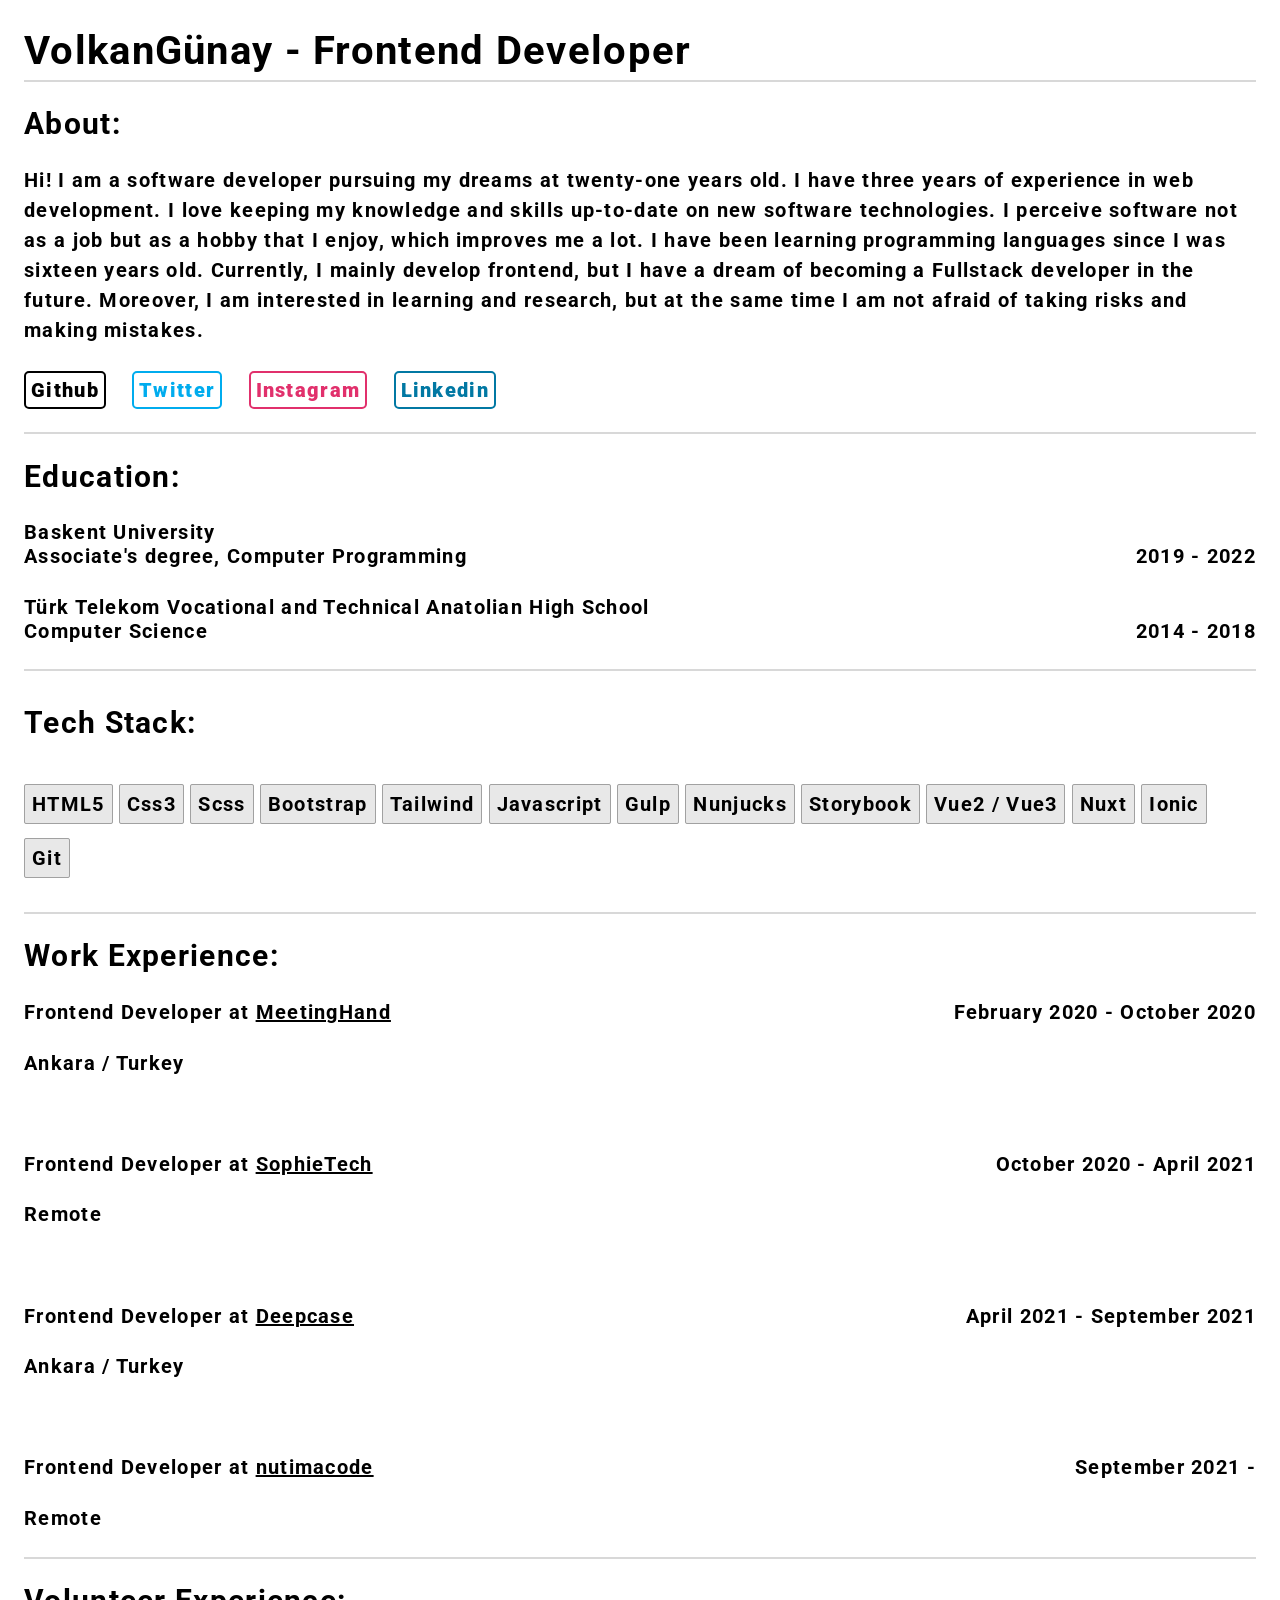
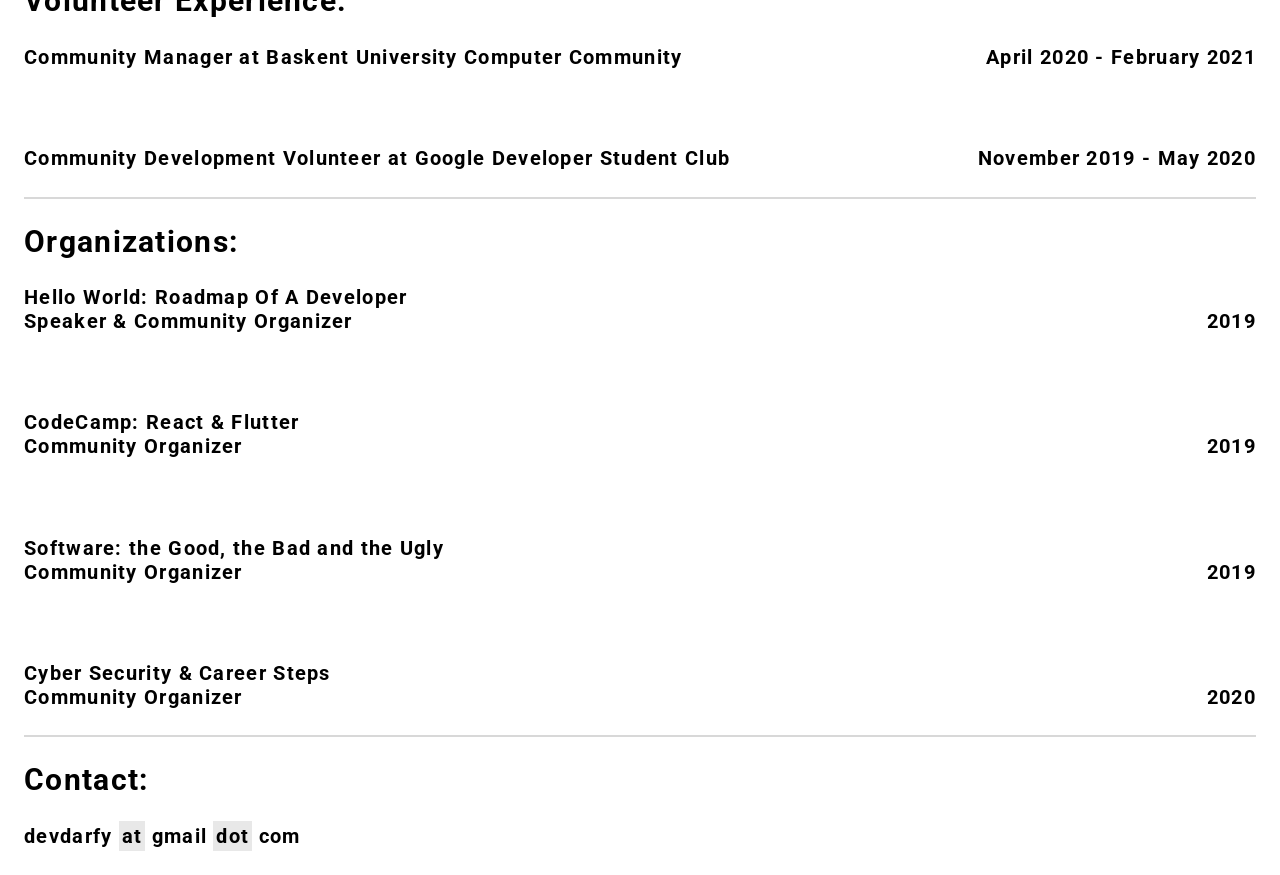
==== index.html @ e1bb7bee "." ====
<!DOCTYPE html>
<html lang="en">
  <head>
    <meta name="author" content="VolkanGünay" />
    <meta charset="UTF-8" />
    <link rel="icon" href="icon.jpg" />
    <meta name="description" content="Personal Website, Blogs and others." />
    <meta
      name="keywords"
      content="HTML, CSS, JavaScript, Web Development, Personal Website, Blog"
    />
    <meta name="viewport" content="width=device-width, initial-scale=1.0" />
    <title>About</title>
    <link rel="stylesheet" href="css/about.css" />
    <link
      href="https://fonts.googleapis.com/css2?family=Roboto:ital,wght@0,100;1,400&display=swap"
      rel="stylesheet"
    />
  </head>
  <body>
    <main>
      <div class="left">
        <h1 class="title">VolkanGünay - Frontend Developer</h1>
        <div class="about">
          <h2>About:</h2>
          <h4>
            Hi! I am a software developer pursuing my dreams at twenty-one years
            old. I have three years of experience in web development. I love
            keeping my knowledge and skills up-to-date on new software
            technologies. I perceive software not as a job but as a hobby that I
            enjoy, which improves me a lot. I have been learning programming
            languages since I was sixteen years old. Currently, I mainly develop
            frontend, but I have a dream of becoming a Fullstack developer in
            the future. Moreover, I am interested in learning and research, but
            at the same time I am not afraid of taking risks and making
            mistakes.
            <br />
            <br />
            <a href="https://github.com/volkangunay" target="_blank"
              ><span class="github">Github</span></a
            > 
            <a href="https://twitter.com/volkangunay_" target="_blank"
              ><span class="twitter">Twitter</span></a
            > 
            <a
              href=" https://www.instagram.com/volkangunay_/?hl=tr"
              target="_blank"
              ><span class="instagram">Instagram</span></a
            >
            <a
              href="https://www.linkedin.com/in/volkan-gunay-0b0211170/"
              target="_blank"
              ><span class="linkedin">Linkedin</span></a
            >
          </h4>
        </div>

        <div class="education">
          <h2>Education:</h2>
          <h4>
            Baskent University <br>
            Associate's degree, Computer Programming
            <span class="date">2019 - 2022</span>
          </h4>
          <h4>
            <span class="date_web">2019 - 2022</span>
          </h4>

          <h4>
            Türk Telekom Vocational and Technical Anatolian High School <br>
            Computer Science
            <span class="date">2014 - 2018</span>
          </h4>
          <h4>
            <span class="date_web">2014 - 2018</span>
          </h4>
        </div>

        <div class="tech-stack">
          <h2>Tech Stack:</h2>

          <h4>
            <span>HTML5</span>
            <span>Css3</span>
            <span>Scss</span>
            <span>Bootstrap</span>
            <span>Tailwind</span>
            <span>Javascript</span>
            <span>Gulp</span>
            <span>Nunjucks</span>
            <span>Storybook</span>
            <span>Vue2 / Vue3</span>
            <span>Nuxt</span>
            <span>Ionic</span>
            <span>Git</span>
          </h4>
        </div>

        <div class="experience">
          <h2>Work Experience:</h2>

          <h4>
            Frontend Developer at
            <a href="https://meetinghand.com/" target="_blank"
              ><b>MeetingHand</b></a
            >
            <span class="date">February 2020 - October 2020</span>
          </h4>
          <h4>
            <span class="date_web">February 2020 - October 2020</span>
          </h4>
          <h4>Ankara / Turkey</h4>

          <br />

          <h4>
            Frontend Developer at
            <a href="https://sophietech.com/" target="_blank"
              ><b>SophieTech</b></a
            >
            <span class="date">October 2020 - April 2021</span>
          </h4>
          <h4>
            <span class="date_web">October 2020 - April 2021</span>
          </h4>
          <h4>Remote</h4>

          <br />

          <h4>
            Frontend Developer at
            <a href="https://www.deepcase.com.tr/" target="_blank"
              ><b>Deepcase</b></a
            >
            <span class="date">April 2021 - September 2021 </span>
          </h4>
          <h4>
            <span class="date_web">April 2021 - September 2021 </span>
          </h4>
          <h4>Ankara / Turkey</h4>

          <br />

          <h4>
            Frontend Developer at
            <a href="http://nutimacode.com/" target="_blank"
              ><b>nutimacode</b></a
            >
            <span class="date">September 2021 - </span>
          </h4>
          <h4>
            <span class="date_web">September 2021 - </span>
          </h4>
          <h4>Remote</h4>
        </div>

        <div class="volunteer">
          <h2>Volunteer Experience:</h2>
          <h4>
            Community Manager at <b>Baskent University Computer Community</b>
            <span class="date">April 2020 - February 2021 </span>
          </h4>
          <h4>
            <span class="date_web">April 2020 - February 2021</span>
          </h4>

          <br />

          <h4>
            Community Development Volunteer at
            <b>Google Developer Student Club</b>
            <span class="date">November 2019 - May 2020</span>
          </h4>
          <h4>
            <span class="date_web">November 2019 - May 2020</span>
          </h4>
        </div>

        <div class="organizations">
          <h2>Organizations:</h2>
          <h4>
            Hello World: Roadmap Of A Developer <br>
            Speaker & Community Organizer
            <span class="date">2019 </span>
          </h4>
          <h4>
            <span class="date_web">2019</span>
          </h4>

          <br />

          <h4>
            CodeCamp: React & Flutter <br>
            Community Organizer
            <span class="date">2019</span>
          </h4>
          <h4>
            <span class="date_web">2019</span>
          </h4>

          <br />

          <h4>
            Software: the Good, the Bad and the Ugly <br> Community Organizer
            <span class="date">2019</span>
          </h4>
          <h4>
            <span class="date_web">2019</span>
          </h4>

          <br />

          <h4>
            Cyber Security & Career Steps <br> Community Organizer
            <span class="date">2020</span>
          </h4>
          <h4>
            <span class="date_web">2020</span>
          </h4>
        </div>

        <div class="contact">
          <h2>Contact:</h2>

          <h4>devdarfy <span>at</span> gmail <span>dot</span> com</h4>
        </div>
      </div>
    </main>
  </body>
</html>
---- css/about.css ----
body {
    margin: 0px;
    scroll-behavior: smooth;
    font-family: "Roboto", sans-serif;
    box-sizing: border-box;
    font-size: 20px;
}
main {
    padding-left: 1.5rem;
    padding-right: 1.5rem;
    letter-spacing: 1.3px;
    display: flex;
}
main .left {
    max-width: 100%;
}
main .title {
    border-bottom: 2px solid #d8d8d8;
    padding-bottom: 6px;
}
main .about {
    line-height: 1.5em;
    border-bottom: 2px solid #d8d8d8;
}
main .about h4 a {
    text-decoration: none;
    margin-top: 20px;
    font-weight: bolder;
    margin-right: 20px;
    transition: 0.4s ease-in-out;
    -webkit-transition: 0.4s ease-in-out;
}
main .about h4 a span[class="twitter"] {
    border: 1px solid #00acee;
    color: #00acee;
    border-radius: 5px;
    transition: 0.4s ease-in-out;
    -webkit-transition: 0.4s ease-in-out;
    padding: 5px;
    border: 2px solid #00acee;
}
main .about h4 a span[class="twitter"]:hover {
    background-color: #00acee;
    color: white;
    border-radius: 5px;
    transition: 0.4s ease-in-out;
    -webkit-transition: 0.4s ease-in-out;
    padding: 5px;
}
main .about h4 a span[class="instagram"] {
    border: 1px solid #e1306c;
    color: #e1306c;
    border-radius: 5px;
    transition: 0.4s ease-in-out;
    -webkit-transition: 0.4s ease-in-out;
    padding: 5px;
    border: 2px solid #e1306c;
}
main .about h4 a span[class="instagram"]:hover {
    background-color: #e1306c;
    color: white;
    border-radius: 5px;
    transition: 0.4s ease-in-out;
    -webkit-transition: 0.4s ease-in-out;
    padding: 5px;
}
main .about h4 a span[class="github"] {
    border: 1px solid black;
    color: black;
    border-radius: 5px;
    transition: 0.4s ease-in-out;
    -webkit-transition: 0.4s ease-in-out;
    padding: 5px;
    border: 2px solid black;
}
main .about h4 a span[class="github"]:hover {
    background-color: black;
    color: white;
    border-radius: 5px;
    transition: 0.4s ease-in-out;
    -webkit-transition: 0.4s ease-in-out;
    padding: 5px;
}
main .about h4 a span[class="linkedin"] {
    border: 1px solid #0178a3;
    color: #0178a3;
    border-radius: 5px;
    transition: 0.4s ease-in-out;
    -webkit-transition: 0.4s ease-in-out;
    padding: 5px;
    border: 2px solid #0178a3;
}
main .about h4 a span[class="linkedin"]:hover {
    background-color: #0178a3;
    color: white;
    border-radius: 5px;
    transition: 0.4s ease-in-out;
    -webkit-transition: 0.4s ease-in-out;
    padding: 5px;
}
main .tech-stack {
    line-height: 2.7em;
    border-bottom: 2px solid #d8d8d8;
}
main .tech-stack span {
    background-color: #e8e8e8;
    border-radius: 2px;
    padding: 7px;
    transition: 0.3s ease-in-out;
    -webkit-transition: 0.3s ease-in-out;
    border: 1px solid #a1a1a1;
}
main .tech-stack span:hover {
    background-color: #a1a1a1;
    transition: 0.3s ease-in-out;
    -webkit-transition: 0.3s ease-in-out;
    color: white;
    cursor: pointer;
}
main .experience {
    border-bottom: 2px solid #d8d8d8;
}
main .experience a {
    text-decoration: underline;
    font-weight: bolder;
    color: black;
}
main .experience a:hover {
    text-decoration: none;
    border-bottom: 3px solid rgb(255, 85, 85);
}
main .experience .date {
    float: right;
}
main .volunteer .date {
    float: right;
}
main .volunteer {
    border-bottom: 2px solid #d8d8d8;
}
main .organizations .date {
    float: right;
}
main .organizations {
    border-bottom: 2px solid #d8d8d8;
}

main .education .date {
    float: right;
}
main .education {
    border-bottom: 2px solid #d8d8d8;
}
main .contact h4 span {
    background-color: #e8e8e8;
    padding: 3px;
}
@media screen and (min-width: 582px) {
    main .experience .date_web {
        display: none;
    }
    main .volunteer .date_web {
        display: none;
    }
    main .education .date_web {
        display: none;
    }
    main .organizations .date_web {
        display: none;
    }
}
@media screen and (max-width: 581px) {
    main .experience .date {
        display: none;
    }
    main .experience .date_web {
        display: block;
    }
    main .volunteer .date {
        display: none;
    }
    main .volunteer .date_web {
        display: block;
    }
    main .education .date {
        display: none;
    }
    main .education .date_web {
        display: block;
    }
    main .organizations .date {
        display: none;
    }
    main .organizations .date_web {
        display: block;
    }
    main .about h4 a {
        display: block;
    }
}
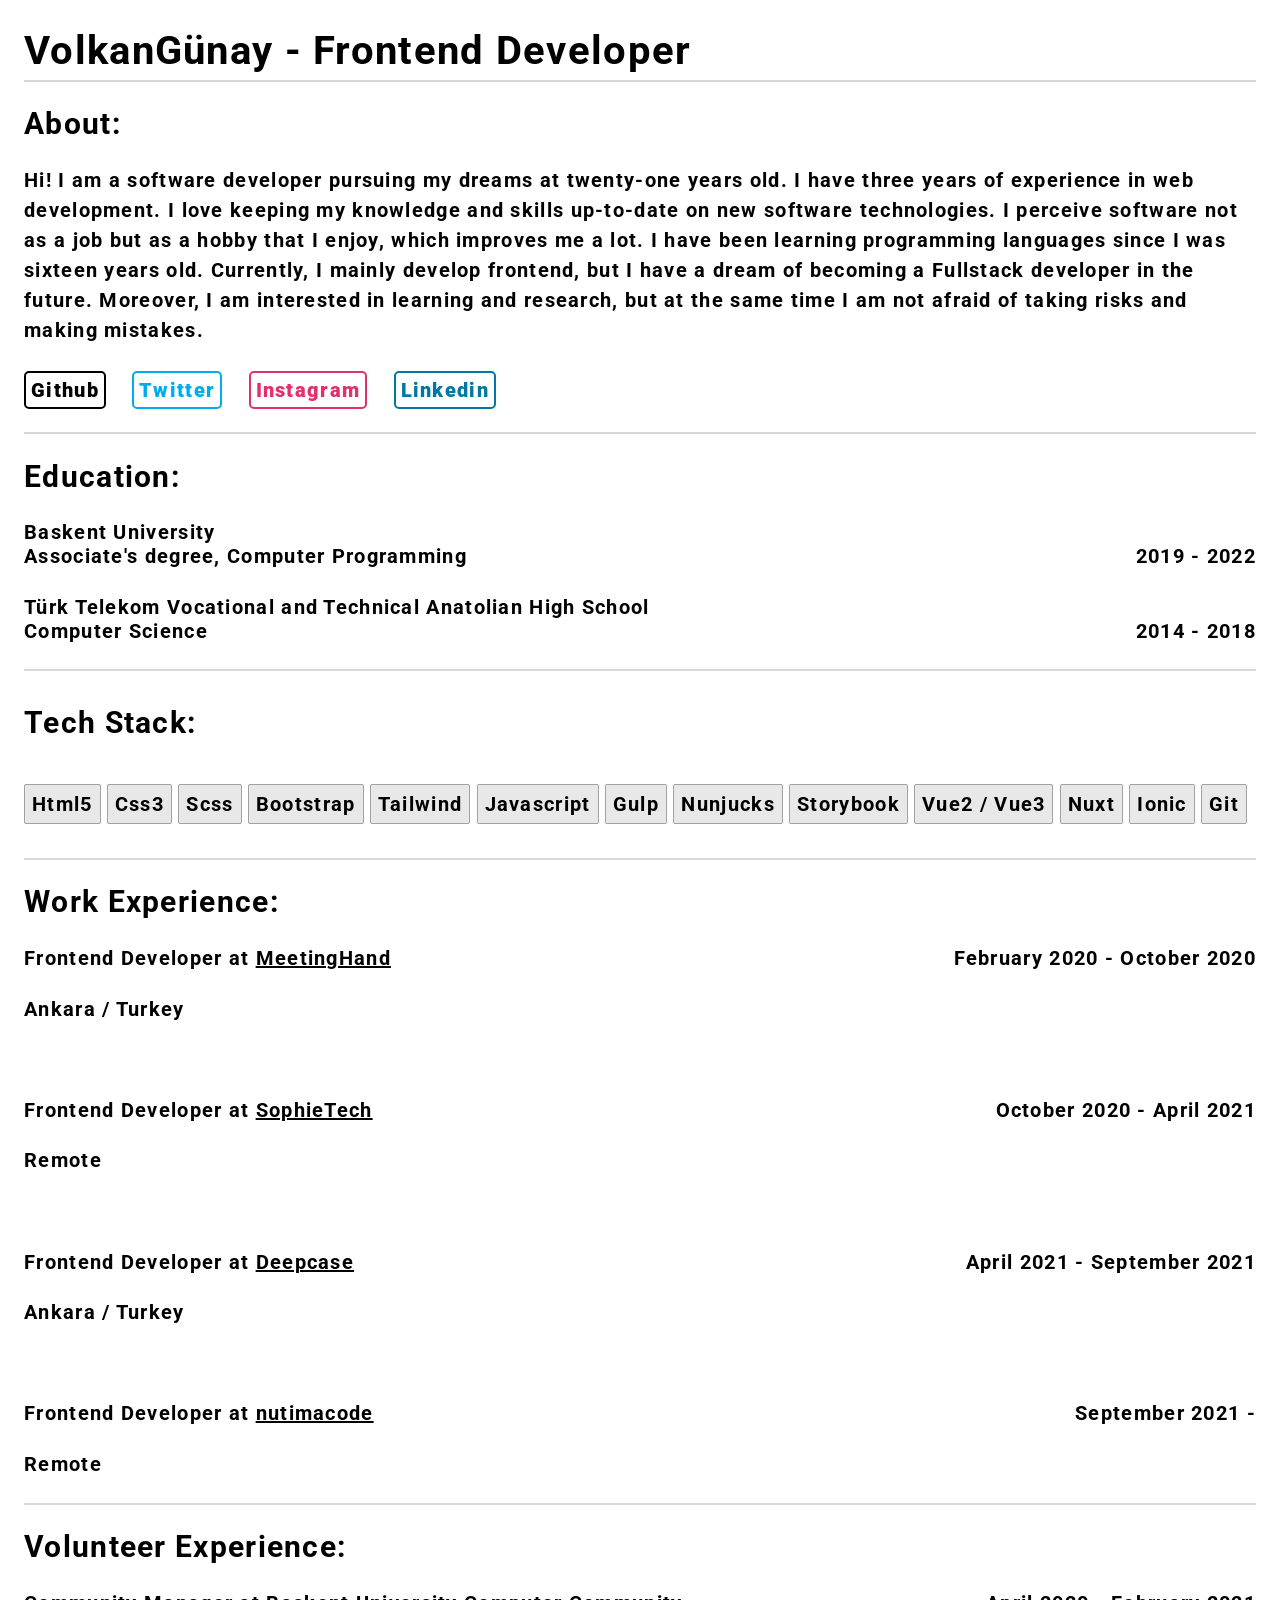
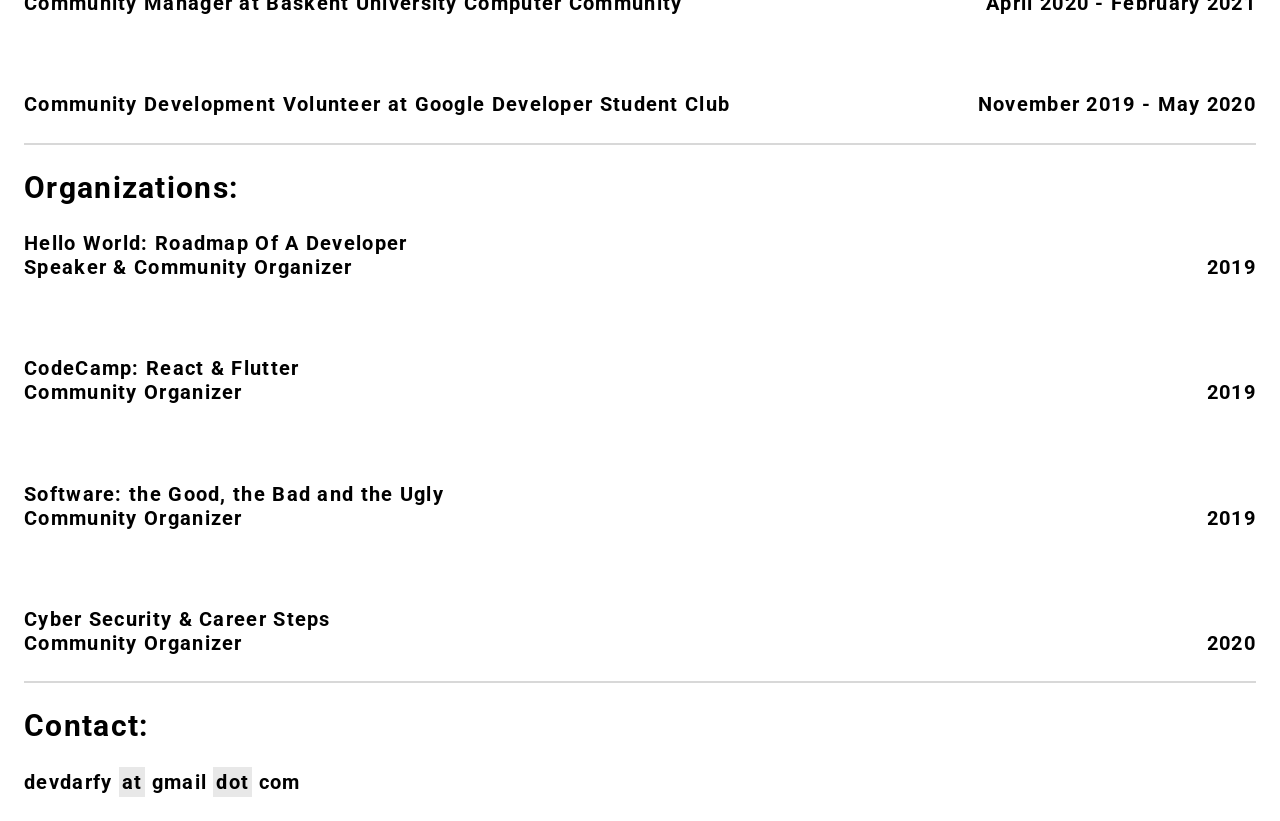
==== commit d9935aa9: "." ====
--- a/index.html
+++ b/index.html
@@ -80,7 +80,7 @@
           <h2>Tech Stack:</h2>
 
           <h4>
-            <span>HTML5</span>
+            <span>Html5</span>
             <span>Css3</span>
             <span>Scss</span>
             <span>Bootstrap</span>
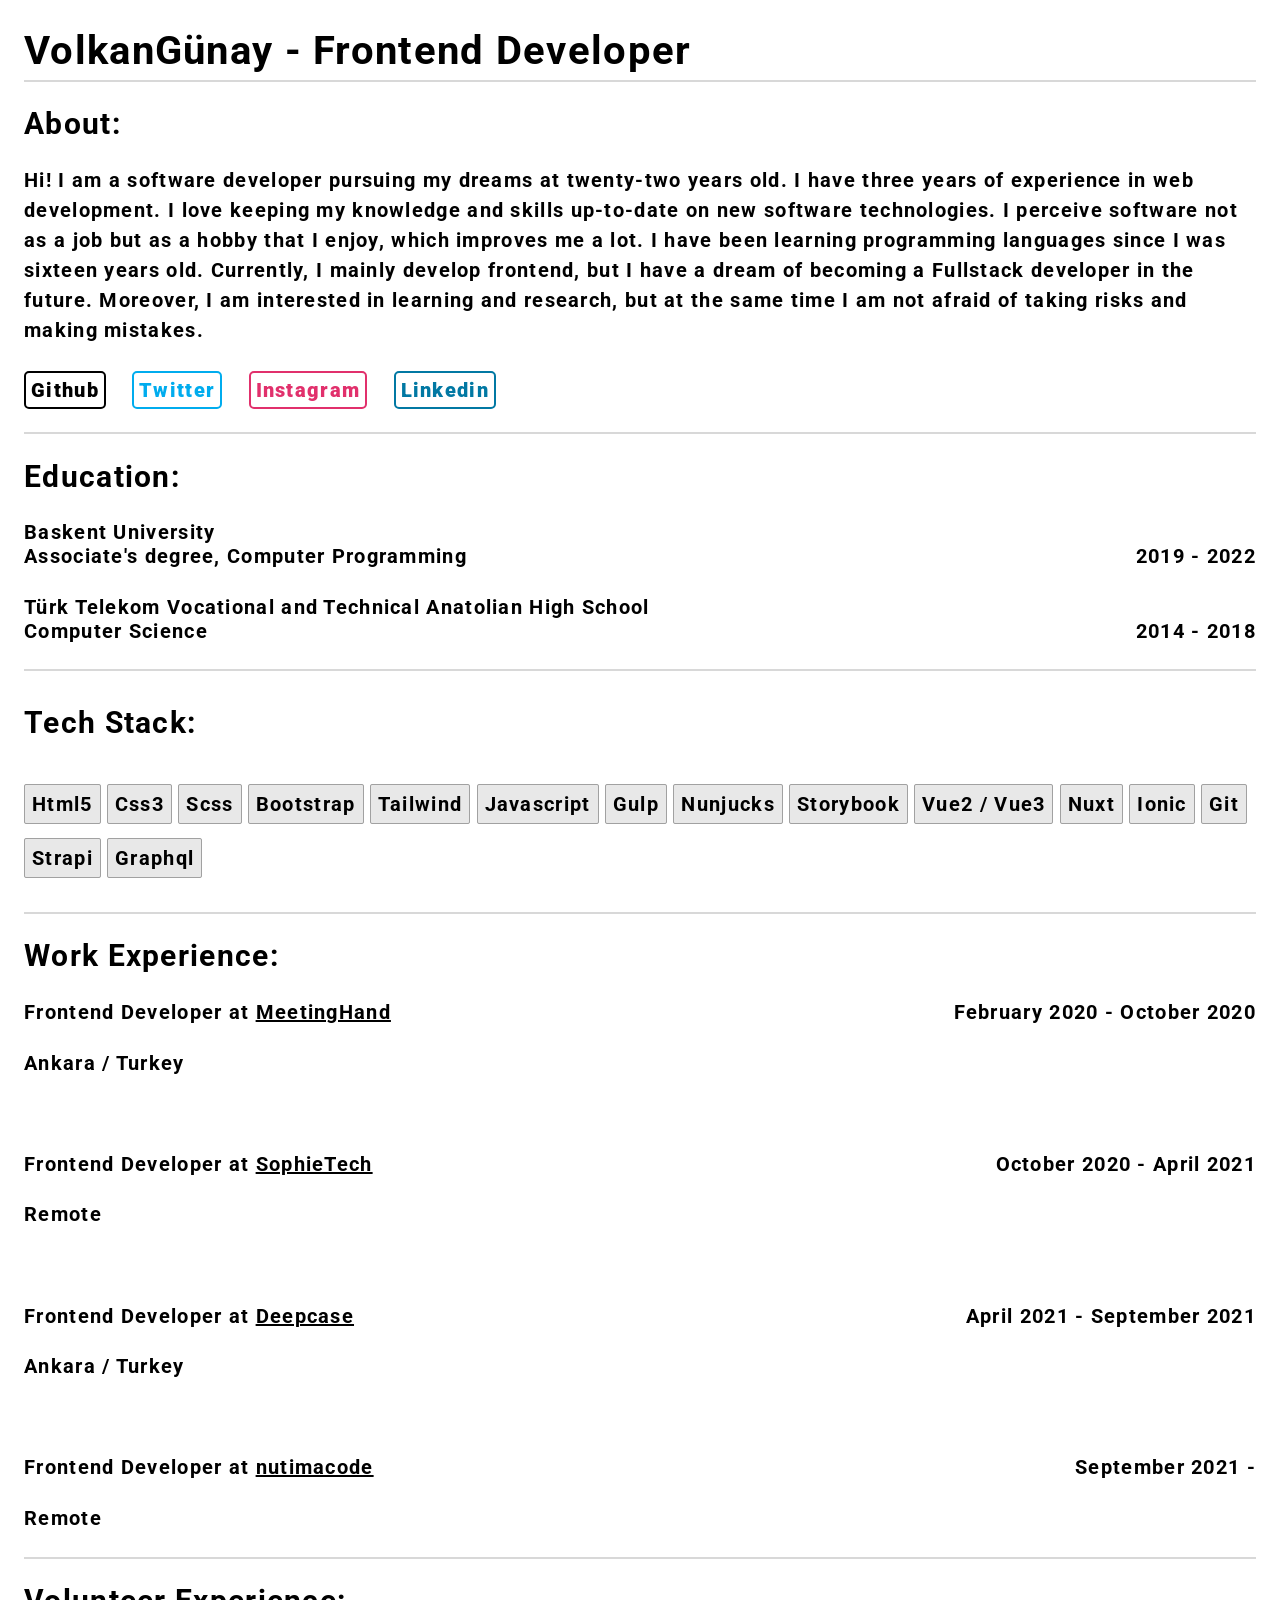
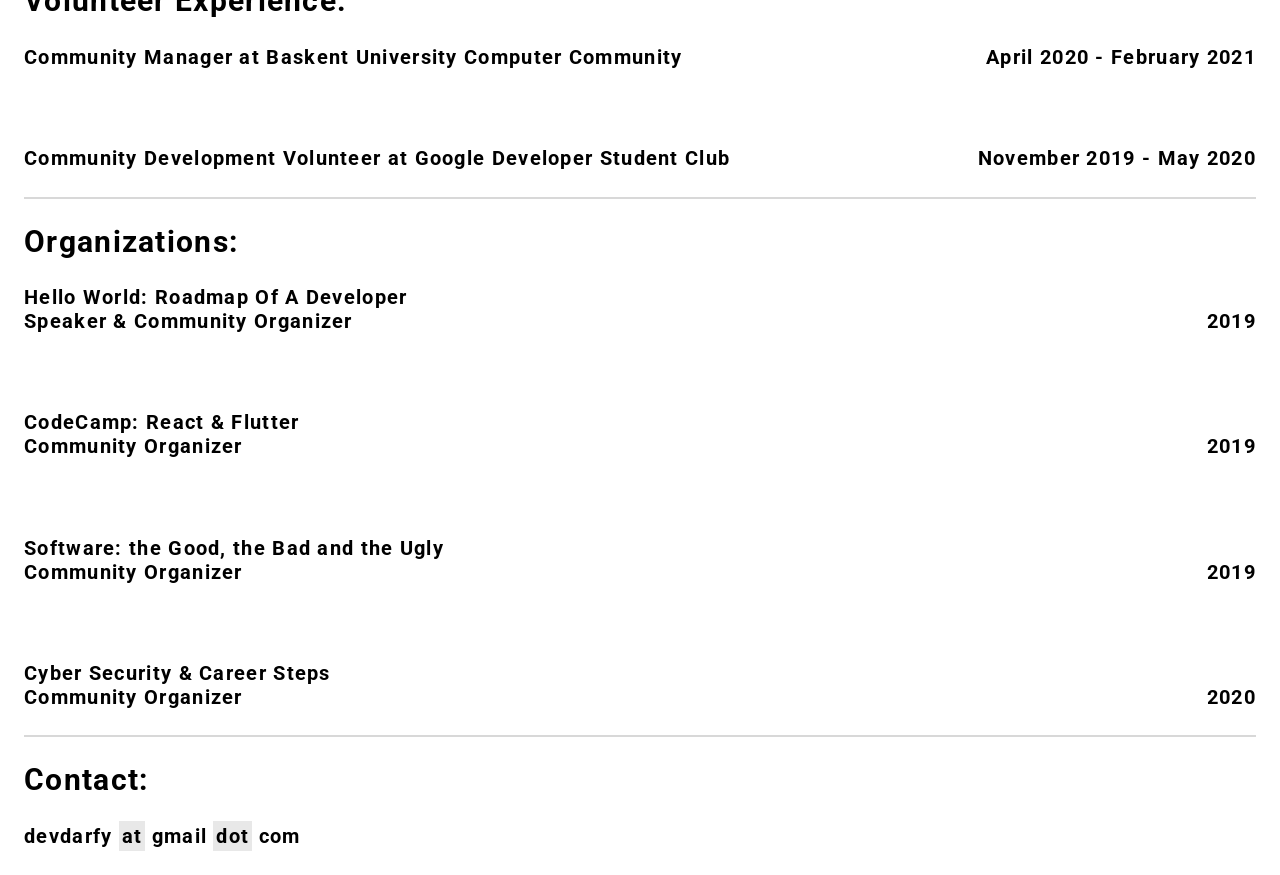
==== commit 35ab839d: "." ====
--- a/index.html
+++ b/index.html
@@ -24,7 +24,7 @@
         <div class="about">
           <h2>About:</h2>
           <h4>
-            Hi! I am a software developer pursuing my dreams at twenty-one years
+            Hi! I am a software developer pursuing my dreams at twenty-two years
             old. I have three years of experience in web development. I love
             keeping my knowledge and skills up-to-date on new software
             technologies. I perceive software not as a job but as a hobby that I
@@ -93,6 +93,8 @@
             <span>Nuxt</span>
             <span>Ionic</span>
             <span>Git</span>
+            <span>Strapi</span>
+            <span>Graphql</span>
           </h4>
         </div>
 
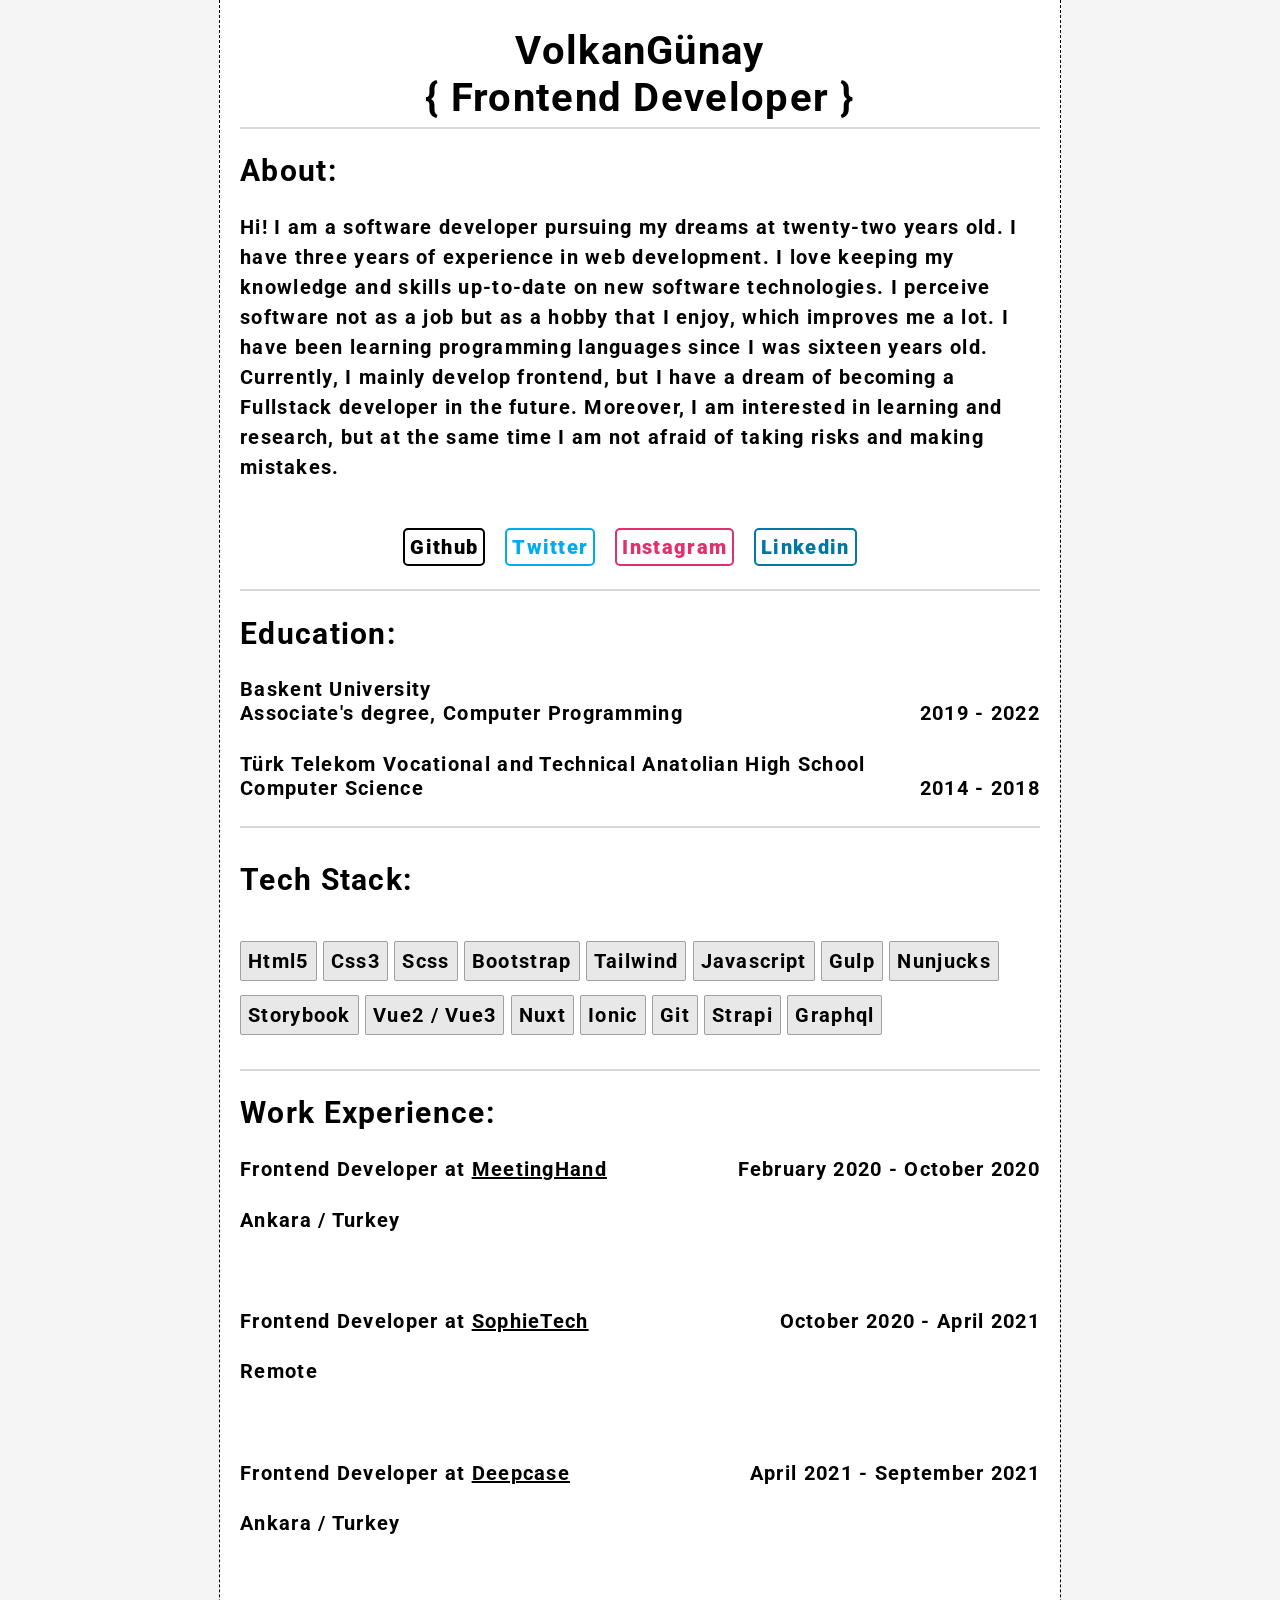
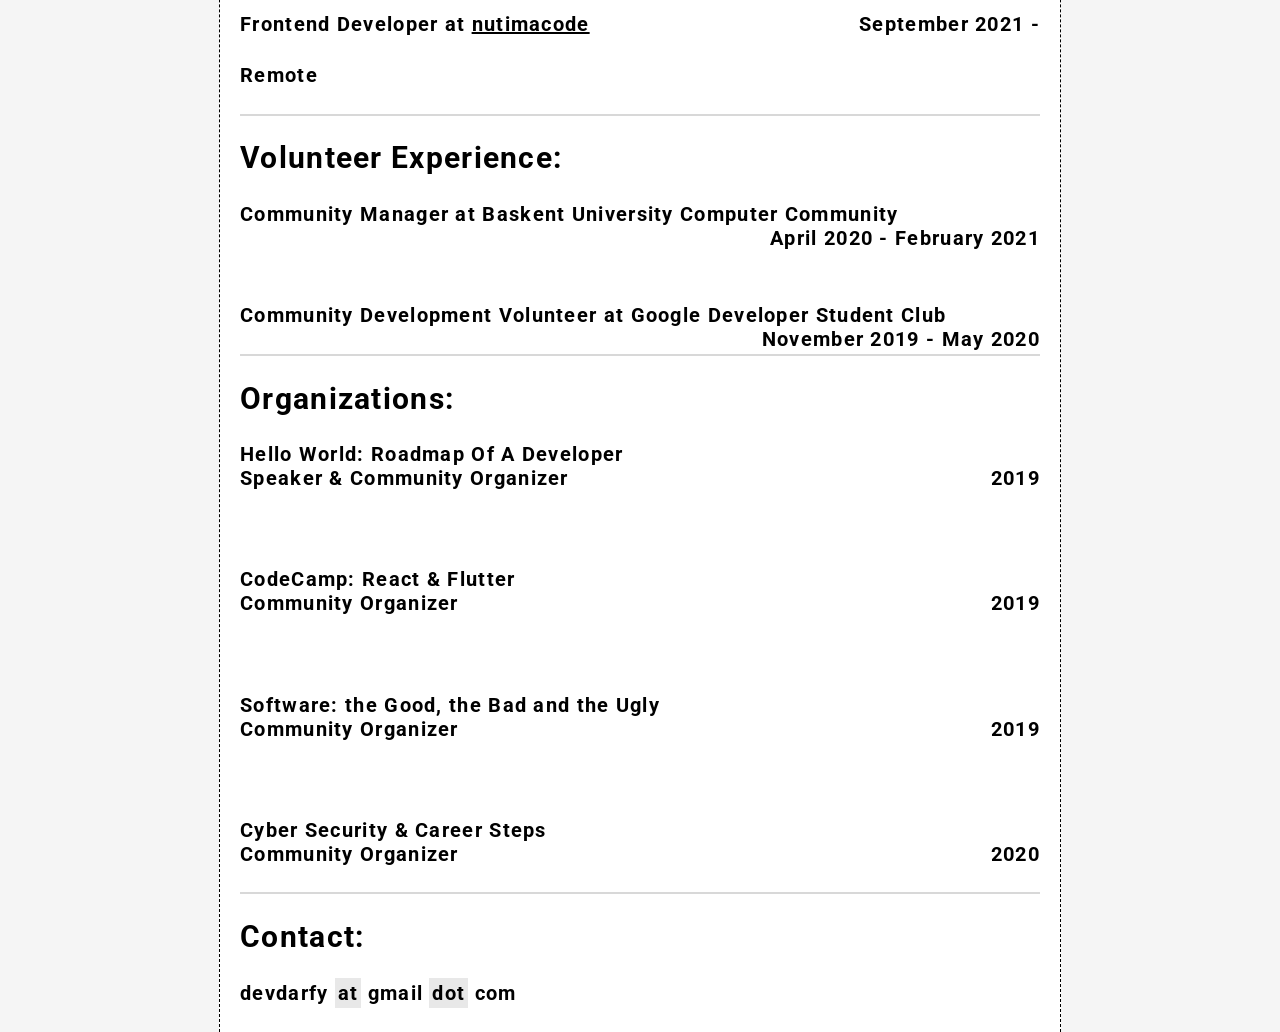
==== commit 1ac13f32: "F" ====
--- a/index.html
+++ b/index.html
@@ -7,7 +7,7 @@
     <meta name="description" content="Personal Website, Blogs and others." />
     <meta
       name="keywords"
-      content="HTML, CSS, JavaScript, Web Development, Personal Website, Blog"
+      content="HTML, CSS, Javascript, VueJS, NuxtJS,  Web Development, Personal Website, Blog"
     />
     <meta name="viewport" content="width=device-width, initial-scale=1.0" />
     <title>About</title>
@@ -20,7 +20,7 @@
   <body>
     <main>
       <div class="left">
-        <h1 class="title">VolkanGünay - Frontend Developer</h1>
+        <h1 class="title">VolkanGünay <div>{ Frontend Developer }</div></h1>
         <div class="about">
           <h2>About:</h2>
           <h4>
@@ -36,7 +36,8 @@
             mistakes.
             <br />
             <br />
-            <a href="https://github.com/volkangunay" target="_blank"
+            <div class="socials">
+              <a href="https://github.com/volkangunay" target="_blank"
               ><span class="github">Github</span></a
             > 
             <a href="https://twitter.com/volkangunay_" target="_blank"
@@ -52,6 +53,7 @@
               target="_blank"
               ><span class="linkedin">Linkedin</span></a
             >
+            </div>
           </h4>
         </div>
 
@@ -71,7 +73,7 @@
             Computer Science
             <span class="date">2014 - 2018</span>
           </h4>
-          <h4>
+          <h4>  
             <span class="date_web">2014 - 2018</span>
           </h4>
         </div>
--- a/css/about.css
+++ b/css/about.css
@@ -10,17 +10,29 @@
     padding-right: 1.5rem;
     letter-spacing: 1.3px;
     display: flex;
+    justify-content: center;
+    background-color: #f5f5f5;
 }
 main .left {
-    max-width: 100%;
+    max-width: 800px;
+    background-color: white;
+    padding-inline: 20px;
+    border-left: 1px dashed black;
+    border-right: 1px dashed black;
 }
 main .title {
     border-bottom: 2px solid #d8d8d8;
     padding-bottom: 6px;
+    text-align: center;
 }
 main .about {
     line-height: 1.5em;
     border-bottom: 2px solid #d8d8d8;
+}
+main .about .socials {
+    display: flex;
+    justify-content: center;
+    flex-wrap: wrap;
 }
 main .about h4 a {
     text-decoration: none;
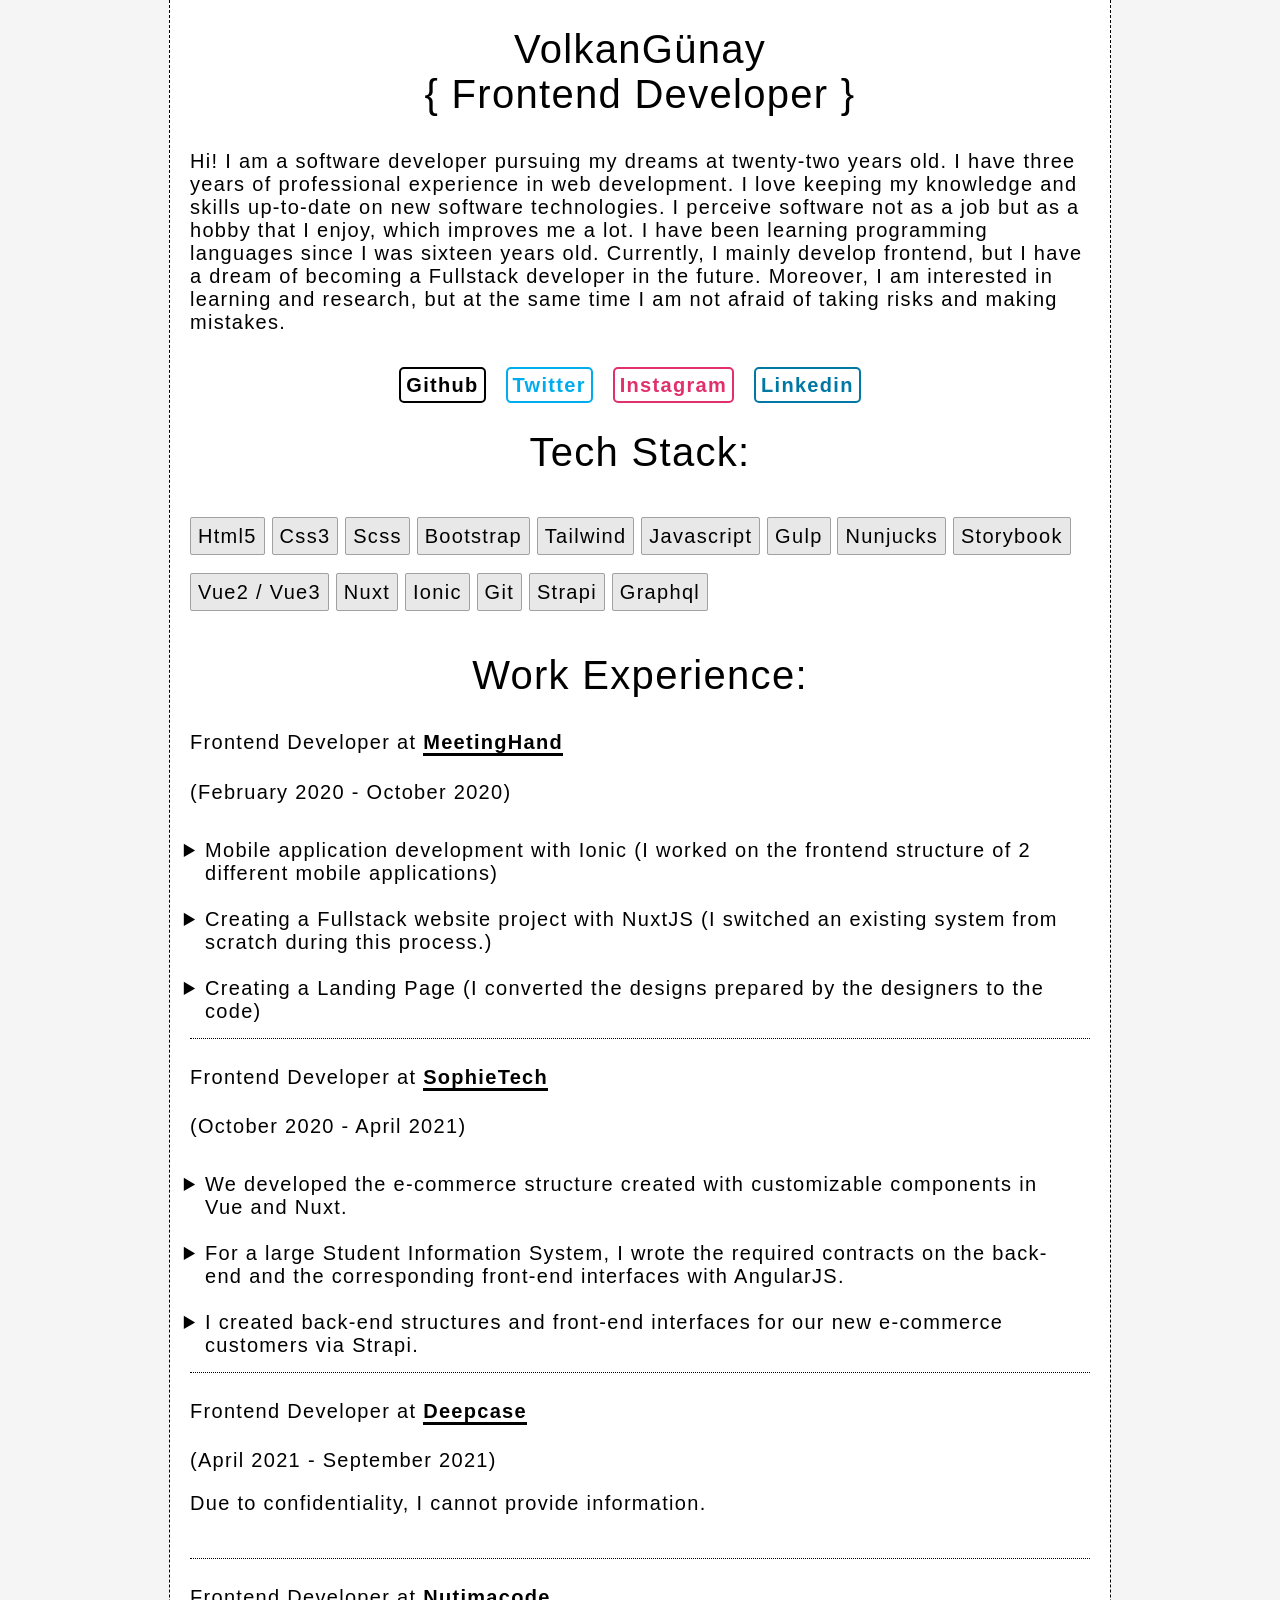
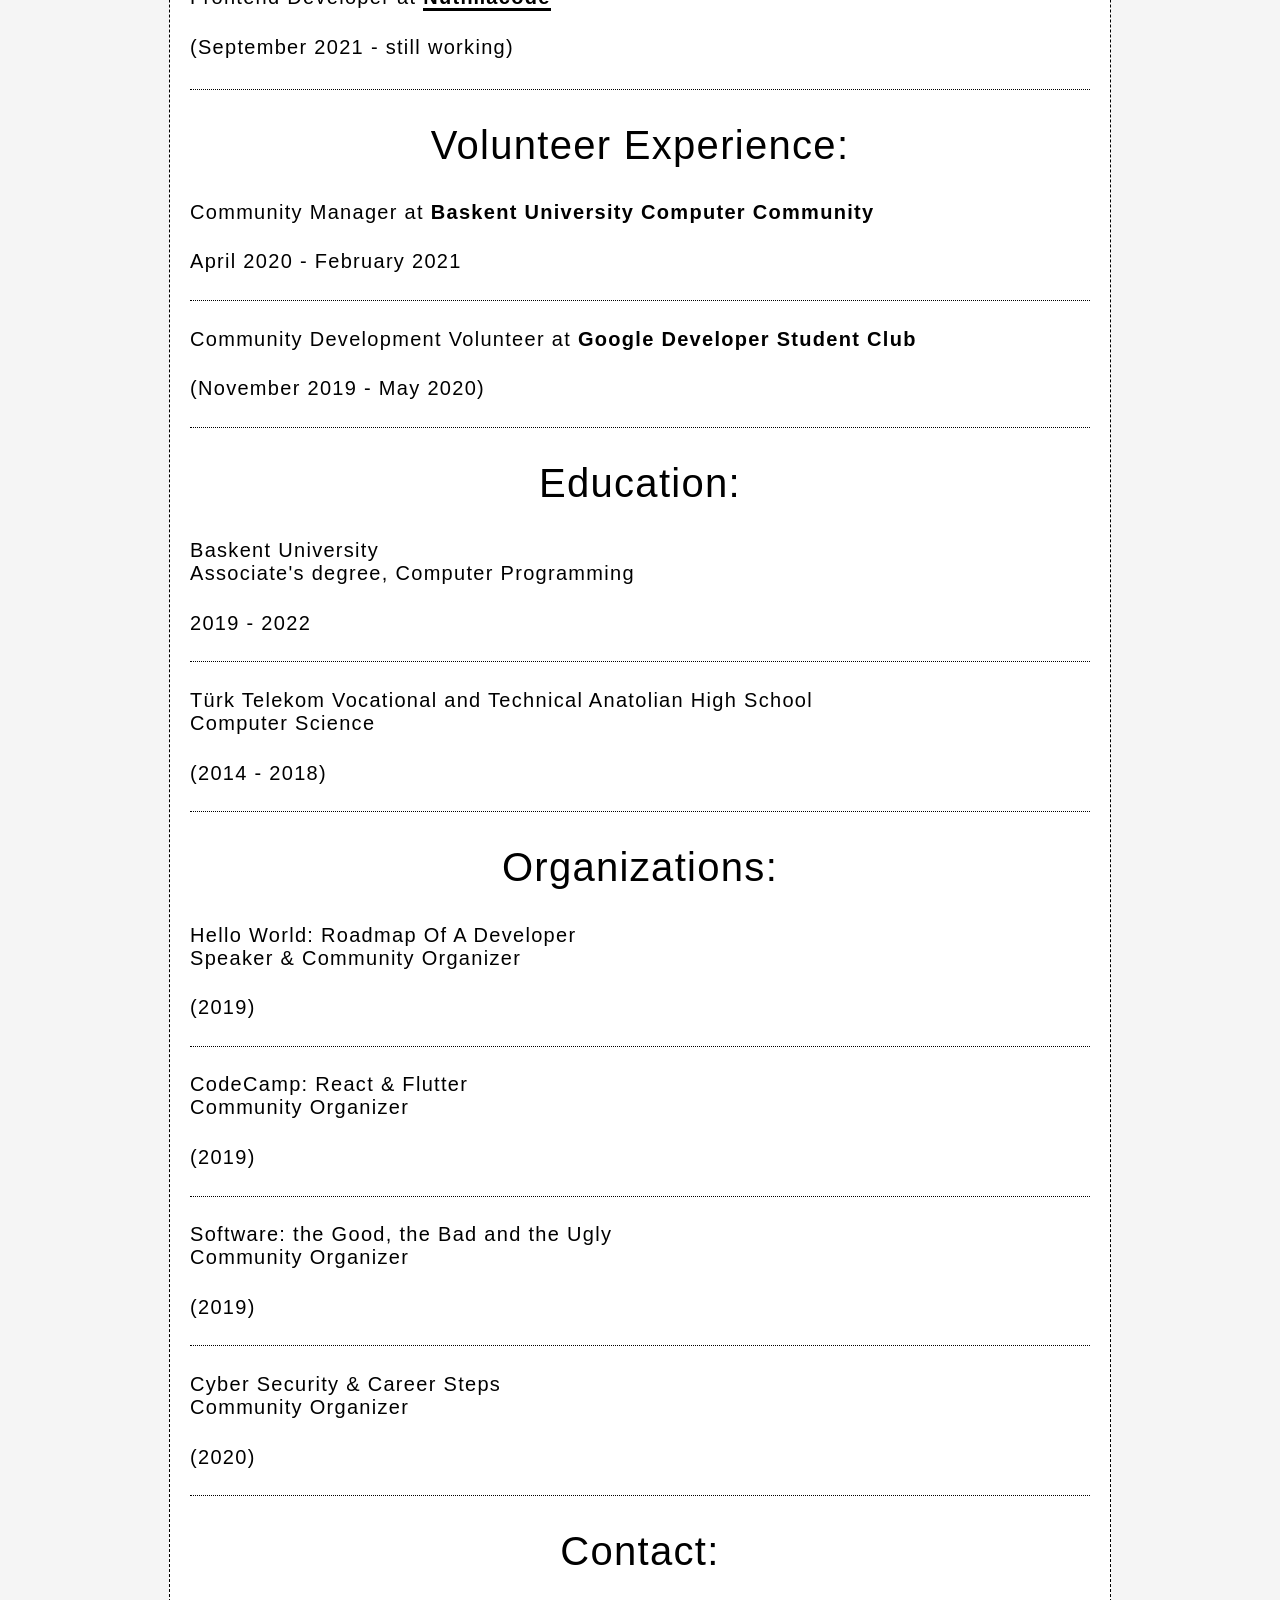
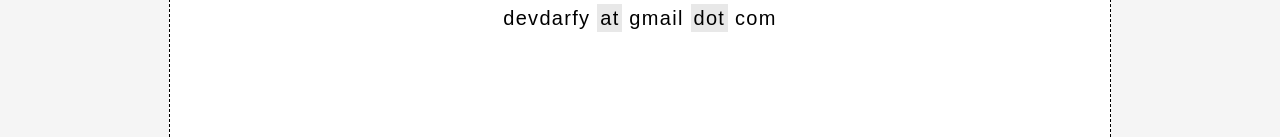
==== commit 82ea2b6e: "f" ====
--- a/index.html
+++ b/index.html
@@ -1,234 +1,266 @@
 <!DOCTYPE html>
 <html lang="en">
-  <head>
-    <meta name="author" content="VolkanGünay" />
-    <meta charset="UTF-8" />
-    <link rel="icon" href="icon.jpg" />
-    <meta name="description" content="Personal Website, Blogs and others." />
-    <meta
-      name="keywords"
-      content="HTML, CSS, Javascript, VueJS, NuxtJS,  Web Development, Personal Website, Blog"
-    />
-    <meta name="viewport" content="width=device-width, initial-scale=1.0" />
-    <title>About</title>
-    <link rel="stylesheet" href="css/about.css" />
-    <link
-      href="https://fonts.googleapis.com/css2?family=Roboto:ital,wght@0,100;1,400&display=swap"
-      rel="stylesheet"
-    />
-  </head>
-  <body>
-    <main>
-      <div class="left">
-        <h1 class="title">VolkanGünay <div>{ Frontend Developer }</div></h1>
-        <div class="about">
-          <h2>About:</h2>
-          <h4>
-            Hi! I am a software developer pursuing my dreams at twenty-two years
-            old. I have three years of experience in web development. I love
-            keeping my knowledge and skills up-to-date on new software
-            technologies. I perceive software not as a job but as a hobby that I
-            enjoy, which improves me a lot. I have been learning programming
-            languages since I was sixteen years old. Currently, I mainly develop
-            frontend, but I have a dream of becoming a Fullstack developer in
-            the future. Moreover, I am interested in learning and research, but
-            at the same time I am not afraid of taking risks and making
-            mistakes.
-            <br />
-            <br />
-            <div class="socials">
-              <a href="https://github.com/volkangunay" target="_blank"
-              ><span class="github">Github</span></a
-            > 
-            <a href="https://twitter.com/volkangunay_" target="_blank"
-              ><span class="twitter">Twitter</span></a
-            > 
-            <a
-              href=" https://www.instagram.com/volkangunay_/?hl=tr"
-              target="_blank"
-              ><span class="instagram">Instagram</span></a
-            >
-            <a
-              href="https://www.linkedin.com/in/volkan-gunay-0b0211170/"
-              target="_blank"
-              ><span class="linkedin">Linkedin</span></a
-            >
-            </div>
-          </h4>
-        </div>
-
-        <div class="education">
-          <h2>Education:</h2>
-          <h4>
-            Baskent University <br>
-            Associate's degree, Computer Programming
-            <span class="date">2019 - 2022</span>
-          </h4>
-          <h4>
-            <span class="date_web">2019 - 2022</span>
-          </h4>
-
-          <h4>
-            Türk Telekom Vocational and Technical Anatolian High School <br>
-            Computer Science
-            <span class="date">2014 - 2018</span>
-          </h4>
-          <h4>  
-            <span class="date_web">2014 - 2018</span>
-          </h4>
-        </div>
-
-        <div class="tech-stack">
-          <h2>Tech Stack:</h2>
-
-          <h4>
-            <span>Html5</span>
-            <span>Css3</span>
-            <span>Scss</span>
-            <span>Bootstrap</span>
-            <span>Tailwind</span>
-            <span>Javascript</span>
-            <span>Gulp</span>
-            <span>Nunjucks</span>
-            <span>Storybook</span>
-            <span>Vue2 / Vue3</span>
-            <span>Nuxt</span>
-            <span>Ionic</span>
-            <span>Git</span>
-            <span>Strapi</span>
-            <span>Graphql</span>
-          </h4>
-        </div>
-
-        <div class="experience">
-          <h2>Work Experience:</h2>
-
-          <h4>
-            Frontend Developer at
-            <a href="https://meetinghand.com/" target="_blank"
-              ><b>MeetingHand</b></a
-            >
-            <span class="date">February 2020 - October 2020</span>
-          </h4>
-          <h4>
-            <span class="date_web">February 2020 - October 2020</span>
-          </h4>
-          <h4>Ankara / Turkey</h4>
-
-          <br />
-
-          <h4>
-            Frontend Developer at
-            <a href="https://sophietech.com/" target="_blank"
-              ><b>SophieTech</b></a
-            >
-            <span class="date">October 2020 - April 2021</span>
-          </h4>
-          <h4>
-            <span class="date_web">October 2020 - April 2021</span>
-          </h4>
-          <h4>Remote</h4>
-
-          <br />
-
-          <h4>
-            Frontend Developer at
-            <a href="https://www.deepcase.com.tr/" target="_blank"
-              ><b>Deepcase</b></a
-            >
-            <span class="date">April 2021 - September 2021 </span>
-          </h4>
-          <h4>
-            <span class="date_web">April 2021 - September 2021 </span>
-          </h4>
-          <h4>Ankara / Turkey</h4>
-
-          <br />
-
-          <h4>
-            Frontend Developer at
-            <a href="http://nutimacode.com/" target="_blank"
-              ><b>nutimacode</b></a
-            >
-            <span class="date">September 2021 - </span>
-          </h4>
-          <h4>
-            <span class="date_web">September 2021 - </span>
-          </h4>
-          <h4>Remote</h4>
-        </div>
-
-        <div class="volunteer">
-          <h2>Volunteer Experience:</h2>
-          <h4>
-            Community Manager at <b>Baskent University Computer Community</b>
-            <span class="date">April 2020 - February 2021 </span>
-          </h4>
-          <h4>
-            <span class="date_web">April 2020 - February 2021</span>
-          </h4>
-
-          <br />
-
-          <h4>
-            Community Development Volunteer at
-            <b>Google Developer Student Club</b>
-            <span class="date">November 2019 - May 2020</span>
-          </h4>
-          <h4>
-            <span class="date_web">November 2019 - May 2020</span>
-          </h4>
-        </div>
-
-        <div class="organizations">
-          <h2>Organizations:</h2>
-          <h4>
-            Hello World: Roadmap Of A Developer <br>
-            Speaker & Community Organizer
-            <span class="date">2019 </span>
-          </h4>
-          <h4>
-            <span class="date_web">2019</span>
-          </h4>
-
-          <br />
-
-          <h4>
-            CodeCamp: React & Flutter <br>
-            Community Organizer
-            <span class="date">2019</span>
-          </h4>
-          <h4>
-            <span class="date_web">2019</span>
-          </h4>
-
-          <br />
-
-          <h4>
-            Software: the Good, the Bad and the Ugly <br> Community Organizer
-            <span class="date">2019</span>
-          </h4>
-          <h4>
-            <span class="date_web">2019</span>
-          </h4>
-
-          <br />
-
-          <h4>
-            Cyber Security & Career Steps <br> Community Organizer
-            <span class="date">2020</span>
-          </h4>
-          <h4>
-            <span class="date_web">2020</span>
-          </h4>
-        </div>
-
-        <div class="contact">
-          <h2>Contact:</h2>
-
-          <h4>devdarfy <span>at</span> gmail <span>dot</span> com</h4>
-        </div>
-      </div>
-    </main>
-  </body>
-</html>
+
+<head>
+  <meta name="author" content="VolkanGünay" />
+  <meta charset="UTF-8" />
+  <link rel="icon" href="icon.jpg" />
+  <meta name="description" content="Personal Website, Blogs and others." />
+  <meta name="keywords" content="HTML, CSS, Javascript, VueJS, NuxtJS,  Web Development, Personal Website, Blog" />
+  <meta name="viewport" content="width=device-width, initial-scale=1.0" />
+  <title>About</title>
+  <link rel="stylesheet" href="css/about.css" />
+  <link href="https://fonts.googleapis.com/css2?family=Roboto:ital,wght@0,100;1,400&display=swap" rel="stylesheet" />
+</head>
+
+<body>
+  <div class="main">
+    <!-- Header -->
+    <header class="header">
+      <h1 class="header--title">
+        VolkanGünay
+        <div>{ Frontend Developer }</div>
+      </h1>
+    </header>
+
+    <!-- Cover Letter -->
+    <div class="coverLetter">
+      <p class="coverLetter--content">
+        Hi! I am a software developer pursuing my dreams at twenty-two years
+        old. I have three years of professional experience in web development. I love
+        keeping my knowledge and skills up-to-date on new software
+        technologies. I perceive software not as a job but as a hobby that I
+        enjoy, which improves me a lot. I have been learning programming
+        languages since I was sixteen years old. Currently, I mainly develop
+        frontend, but I have a dream of becoming a Fullstack developer in the
+        future. Moreover, I am interested in learning and research, but at the
+        same time I am not afraid of taking risks and making mistakes.
+      </p>
+    </div>
+
+    <!-- Social -->
+    <div class="socials">
+      <a href="https://github.com/volkangunay" target="_blank">
+        <span class="github">Github</span>
+      </a>
+      <a href="https://twitter.com/volkangunay_" target="_blank">
+        <span class="twitter">Twitter</span>
+      </a>
+      <a href=" https://www.instagram.com/volkangunay_/?hl=tr" target="_blank">
+        <span class="instagram">Instagram</span>
+      </a>
+      <a href="https://www.linkedin.com/in/volkan-gunay-0b0211170/" target="_blank">
+        <span class="linkedin">Linkedin</span>
+      </a>
+    </div>
+
+    <!-- Tech Stack -->
+    <div class="techStack">
+      <h2 class="techStack--title">Tech Stack:</h2>
+
+      <div class="techStack--languages">
+        <span class="techStack--languageBox">Html5</span>
+        <span class="techStack--languageBox">Css3</span>
+        <span class="techStack--languageBox">Scss</span>
+        <span class="techStack--languageBox">Bootstrap</span>
+        <span class="techStack--languageBox">Tailwind</span>
+        <span class="techStack--languageBox">Javascript</span>
+        <span class="techStack--languageBox">Gulp</span>
+        <span class="techStack--languageBox">Nunjucks</span>
+        <span class="techStack--languageBox">Storybook</span>
+        <span class="techStack--languageBox">Vue2 / Vue3</span>
+        <span class="techStack--languageBox">Nuxt</span>
+        <span class="techStack--languageBox">Ionic</span>
+        <span class="techStack--languageBox">Git</span>
+        <span class="techStack--languageBox">Strapi</span>
+        <span class="techStack--languageBox">Graphql</span>
+      </div>
+    </div>
+
+    <div class="experiences">
+      <h2 class="experiences--title">Work Experience:</h2>
+
+      <div class="experiences--section">
+        <h4 class="experiences--section__title">
+          Frontend Developer at
+          <a href="https://meetinghand.com/" target="_blank">
+            <b>MeetingHand</b>
+          </a>
+        </h4>
+        <span class="experiences--section__date">
+          (February 2020 - October 2020)
+        </span>
+        <ul class="experiences--section__summary">
+          <li>
+            Mobile application development with Ionic (I worked on the
+            frontend structure of 2 different mobile applications)
+          </li>
+          <br>
+          <li>
+            Creating a Fullstack website project with NuxtJS (I switched an
+            existing system from scratch during this process.)
+          </li>
+          <br>
+          <li>
+            Creating a Landing Page (I converted the designs prepared by the
+            designers to the code)
+          </li>
+        </ul>
+      </div>
+
+      <div class="experiences--section">
+        <h4 class="experiences--section__title">
+          Frontend Developer at
+          <a href="https://sophietech.com/" target="_blank">
+            <b>SophieTech</b>
+          </a>
+        </h4>
+        <span class="experiences--section__date">
+          (October 2020 - April 2021)
+        </span>
+        <ul class="experiences--section__summary">
+          <li>We developed the e-commerce structure created with customizable components in Vue and Nuxt.</li> <br>
+          <li>For a large Student Information System, I wrote the required contracts on the back-end and the
+            corresponding front-end interfaces
+            with AngularJS.</li> <br>
+          <li>I created back-end structures and front-end interfaces for our new e-commerce customers via Strapi.</li>
+        </ul>
+        </span>
+      </div>
+
+      <div class="experiences--section">
+        <h4 class="experiences--section__title">
+          Frontend Developer at
+          <a href="https://www.deepcase.com.tr/" target="_blank">
+            <b>Deepcase</b>
+          </a>
+        </h4>
+        <span class="experiences--section__date">
+          (April 2021 - September 2021)
+        </span>
+        <span class="experiences--section__summary">
+          <p>Due to confidentiality, I cannot provide information.</p>
+        </span>
+      </div>
+
+      <div class="experiences--section">
+        <h4 class="experiences--section__title">
+          Frontend Developer at
+          <a href="http://nutimacode.com/" target="_blank">
+            <b>Nutimacode</b>
+          </a>
+        </h4>
+        <span class="experiences--section__date">
+          (September 2021 - still working)
+        </span>
+        <span class="experiences--section__summary"></span>
+      </div>
+    </div>
+
+    <div class="volunteer">
+      <h2 class="volunteer--title">Volunteer Experience:</h2>
+      <div class="volunteer--section">
+        <h4>
+          Community Manager at
+          <b>Baskent University Computer Community</b>
+        </h4>
+        <h4>
+          <span class="volunteer--section__date">April 2020 - February 2021</span>
+        </h4>
+      </div>
+      <div class="volunteer--section">
+        <h4>
+          Community Development Volunteer at
+          <b>Google Developer Student Club</b>
+        </h4>
+        <h4>
+          <span class="volunteer--section__date">(November 2019 - May 2020)</span>
+        </h4>
+      </div>
+    </div>
+
+    <div class="education">
+      <h2 class="education--title">Education:</h2>
+      <div class="education--section">
+        <h4>
+          Baskent University
+          <br />
+          Associate's degree, Computer Programming
+        </h4>
+        <h4>
+          <span class="education--section__date">2019 - 2022</span>
+        </h4>
+      </div>
+      <div class="education--section">
+        <h4>
+          Türk Telekom Vocational and Technical Anatolian High School
+          <br />
+          Computer Science
+        </h4>
+        <h4>
+          <span class="education--section__date">(2014 - 2018)</span>
+        </h4>
+      </div>
+    </div>
+
+    <div class="organizations">
+      <h2 class="organizations--title">Organizations:</h2>
+      <div class="organizations--section">
+        <h4>
+          Hello World: Roadmap Of A Developer
+          <br />
+          Speaker & Community Organizer
+        </h4>
+        <h4>
+          <span class="organizations--section__date">(2019)</span>
+        </h4>
+      </div>
+      <div class="organizations--section">
+        <h4>
+          CodeCamp: React & Flutter
+          <br />
+          Community Organizer
+        </h4>
+        <h4>
+          <span class="organizations--section__date">(2019)</span>
+        </h4>
+      </div>
+
+      <div class="organizations--section">
+        <h4>
+          Software: the Good, the Bad and the Ugly
+          <br />
+          Community Organizer
+        </h4>
+        <h4>
+          <span class="organizations--section__date">(2019)</span>
+        </h4>
+      </div>
+
+      <div class="organizations--section">
+        <h4>
+          Cyber Security & Career Steps
+          <br />
+          Community Organizer
+        </h4>
+        <h4>
+          <span class="organizations--section__date">(2020)</span>
+        </h4>
+      </div>
+    </div>
+
+    <div class="contact">
+      <h2 class="contact--title">Contact:</h2>
+
+      <h4>
+        devdarfy
+        <span>at</span>
+        gmail
+        <span>dot</span>
+        com
+      </h4>
+    </div>
+  </div>
+</body>
+
+</html>
--- a/css/about.css
+++ b/css/about.css
@@ -1,40 +1,47 @@
 body {
     margin: 0px;
     scroll-behavior: smooth;
-    font-family: "Roboto", sans-serif;
     box-sizing: border-box;
+
     font-size: 20px;
-}
-main {
-    padding-left: 1.5rem;
-    padding-right: 1.5rem;
     letter-spacing: 1.3px;
+    font-family: sans-serif;
+
     display: flex;
     justify-content: center;
     background-color: #f5f5f5;
 }
-main .left {
-    max-width: 800px;
+h1,
+h2,
+h3,
+h4,
+h5,
+h6 {
+    font-weight: normal;
+}
+* [class*="--title"] {
+    text-align: center;
+    font-size: 40px;
+}
+
+.main {
+    max-width: 900px;
     background-color: white;
     padding-inline: 20px;
     border-left: 1px dashed black;
     border-right: 1px dashed black;
 }
-main .title {
-    border-bottom: 2px solid #d8d8d8;
+.header .header--title {
     padding-bottom: 6px;
     text-align: center;
 }
-main .about {
-    line-height: 1.5em;
-    border-bottom: 2px solid #d8d8d8;
-}
-main .about .socials {
+
+.socials {
     display: flex;
     justify-content: center;
     flex-wrap: wrap;
 }
-main .about h4 a {
+.socials a {
     text-decoration: none;
     margin-top: 20px;
     font-weight: bolder;
@@ -42,7 +49,7 @@
     transition: 0.4s ease-in-out;
     -webkit-transition: 0.4s ease-in-out;
 }
-main .about h4 a span[class="twitter"] {
+.socials a span[class="twitter"] {
     border: 1px solid #00acee;
     color: #00acee;
     border-radius: 5px;
@@ -51,7 +58,7 @@
     padding: 5px;
     border: 2px solid #00acee;
 }
-main .about h4 a span[class="twitter"]:hover {
+.socials a span[class="twitter"]:hover {
     background-color: #00acee;
     color: white;
     border-radius: 5px;
@@ -59,7 +66,7 @@
     -webkit-transition: 0.4s ease-in-out;
     padding: 5px;
 }
-main .about h4 a span[class="instagram"] {
+.socials a span[class="instagram"] {
     border: 1px solid #e1306c;
     color: #e1306c;
     border-radius: 5px;
@@ -68,7 +75,7 @@
     padding: 5px;
     border: 2px solid #e1306c;
 }
-main .about h4 a span[class="instagram"]:hover {
+.socials a span[class="instagram"]:hover {
     background-color: #e1306c;
     color: white;
     border-radius: 5px;
@@ -76,7 +83,7 @@
     -webkit-transition: 0.4s ease-in-out;
     padding: 5px;
 }
-main .about h4 a span[class="github"] {
+.socials a span[class="github"] {
     border: 1px solid black;
     color: black;
     border-radius: 5px;
@@ -85,7 +92,7 @@
     padding: 5px;
     border: 2px solid black;
 }
-main .about h4 a span[class="github"]:hover {
+.socials a span[class="github"]:hover {
     background-color: black;
     color: white;
     border-radius: 5px;
@@ -93,7 +100,7 @@
     -webkit-transition: 0.4s ease-in-out;
     padding: 5px;
 }
-main .about h4 a span[class="linkedin"] {
+.socials a span[class="linkedin"] {
     border: 1px solid #0178a3;
     color: #0178a3;
     border-radius: 5px;
@@ -102,7 +109,7 @@
     padding: 5px;
     border: 2px solid #0178a3;
 }
-main .about h4 a span[class="linkedin"]:hover {
+.socials a span[class="linkedin"]:hover {
     background-color: #0178a3;
     color: white;
     border-radius: 5px;
@@ -110,11 +117,10 @@
     -webkit-transition: 0.4s ease-in-out;
     padding: 5px;
 }
-main .tech-stack {
-    line-height: 2.7em;
-    border-bottom: 2px solid #d8d8d8;
+.techStack--languages {
+    line-height: 3.5rem;
 }
-main .tech-stack span {
+.techStack .techStack--languageBox {
     background-color: #e8e8e8;
     border-radius: 2px;
     padding: 7px;
@@ -122,91 +128,55 @@
     -webkit-transition: 0.3s ease-in-out;
     border: 1px solid #a1a1a1;
 }
-main .tech-stack span:hover {
+.techStack .techStack--languageBox:hover {
     background-color: #a1a1a1;
     transition: 0.3s ease-in-out;
     -webkit-transition: 0.3s ease-in-out;
     color: white;
     cursor: pointer;
 }
-main .experience {
-    border-bottom: 2px solid #d8d8d8;
+.experiences a {
+    border-bottom: 3px solid black;
+    text-decoration: none;
+    color: black;
+    transition: 0.2s ease-in-out;
+    -webkit-transition: 0.2s ease-in-out;
 }
-main .experience a {
-    text-decoration: underline;
-    font-weight: bolder;
-    color: black;
-}
-main .experience a:hover {
+.experiences a:hover {
     text-decoration: none;
+    color: rgb(255, 85, 85);
+    transition: 0.2s ease-in-out;
+    -webkit-transition: 0.2s ease-in-out;
     border-bottom: 3px solid rgb(255, 85, 85);
 }
-main .experience .date {
-    float: right;
+.experiences--section {
+    border-bottom: 1px dotted black;
 }
-main .volunteer .date {
-    float: right;
+.experiences--section:last-child {
+    padding-bottom: 30px;
 }
-main .volunteer {
-    border-bottom: 2px solid #d8d8d8;
+.experiences--section__summary {
+    padding: 15px;
+    margin-block-end: 0;
 }
-main .organizations .date {
-    float: right;
+.experiences--section__summary li {
+    list-style-type: disclosure-closed;
 }
-main .organizations {
-    border-bottom: 2px solid #d8d8d8;
+.volunteer--section {
+    border-bottom: 1px dotted black;
+}
+.organizations--section {
+    border-bottom: 1px dotted black;
 }
 
-main .education .date {
-    float: right;
+.education--section {
+    border-bottom: 1px dotted black;
 }
-main .education {
-    border-bottom: 2px solid #d8d8d8;
+.contact {
+    text-align: center;
+    padding-bottom: 5rem;
 }
-main .contact h4 span {
+.contact h4 span {
     background-color: #e8e8e8;
     padding: 3px;
 }
-@media screen and (min-width: 582px) {
-    main .experience .date_web {
-        display: none;
-    }
-    main .volunteer .date_web {
-        display: none;
-    }
-    main .education .date_web {
-        display: none;
-    }
-    main .organizations .date_web {
-        display: none;
-    }
-}
-@media screen and (max-width: 581px) {
-    main .experience .date {
-        display: none;
-    }
-    main .experience .date_web {
-        display: block;
-    }
-    main .volunteer .date {
-        display: none;
-    }
-    main .volunteer .date_web {
-        display: block;
-    }
-    main .education .date {
-        display: none;
-    }
-    main .education .date_web {
-        display: block;
-    }
-    main .organizations .date {
-        display: none;
-    }
-    main .organizations .date_web {
-        display: block;
-    }
-    main .about h4 a {
-        display: block;
-    }
-}
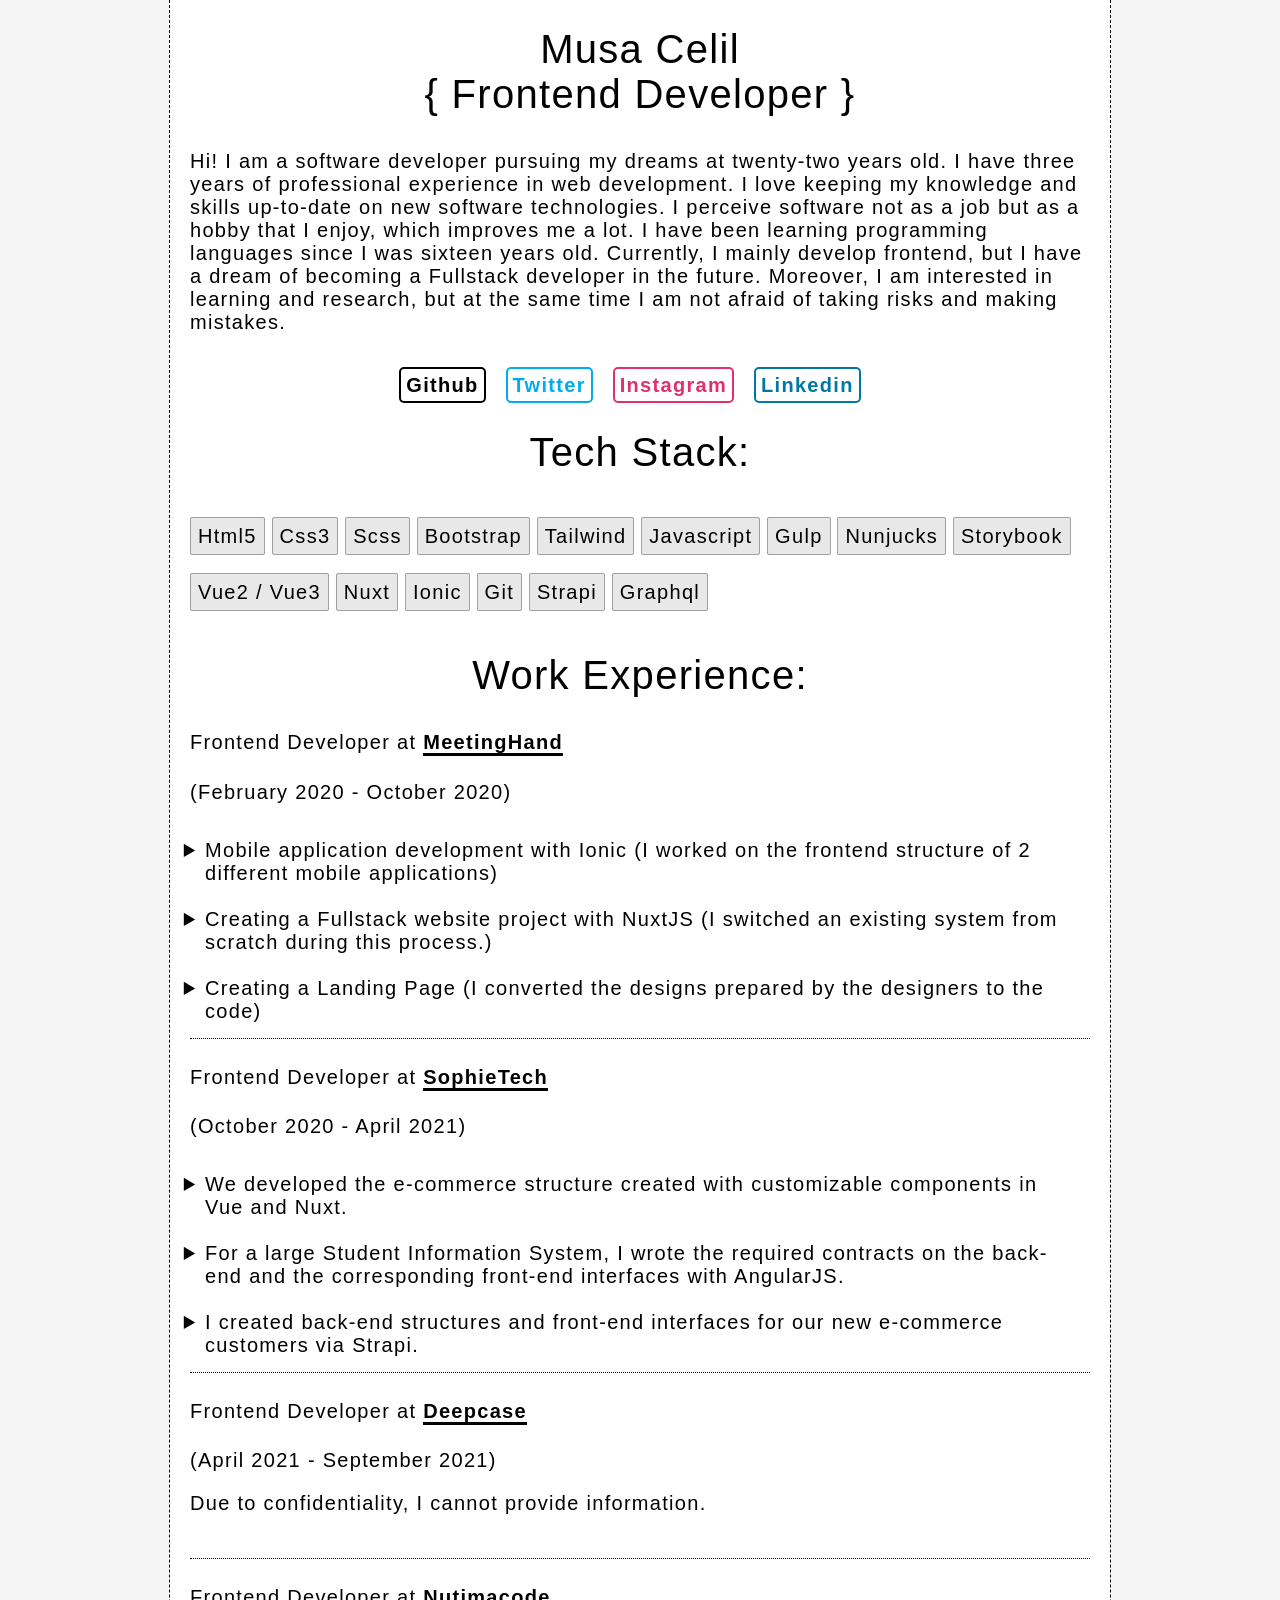
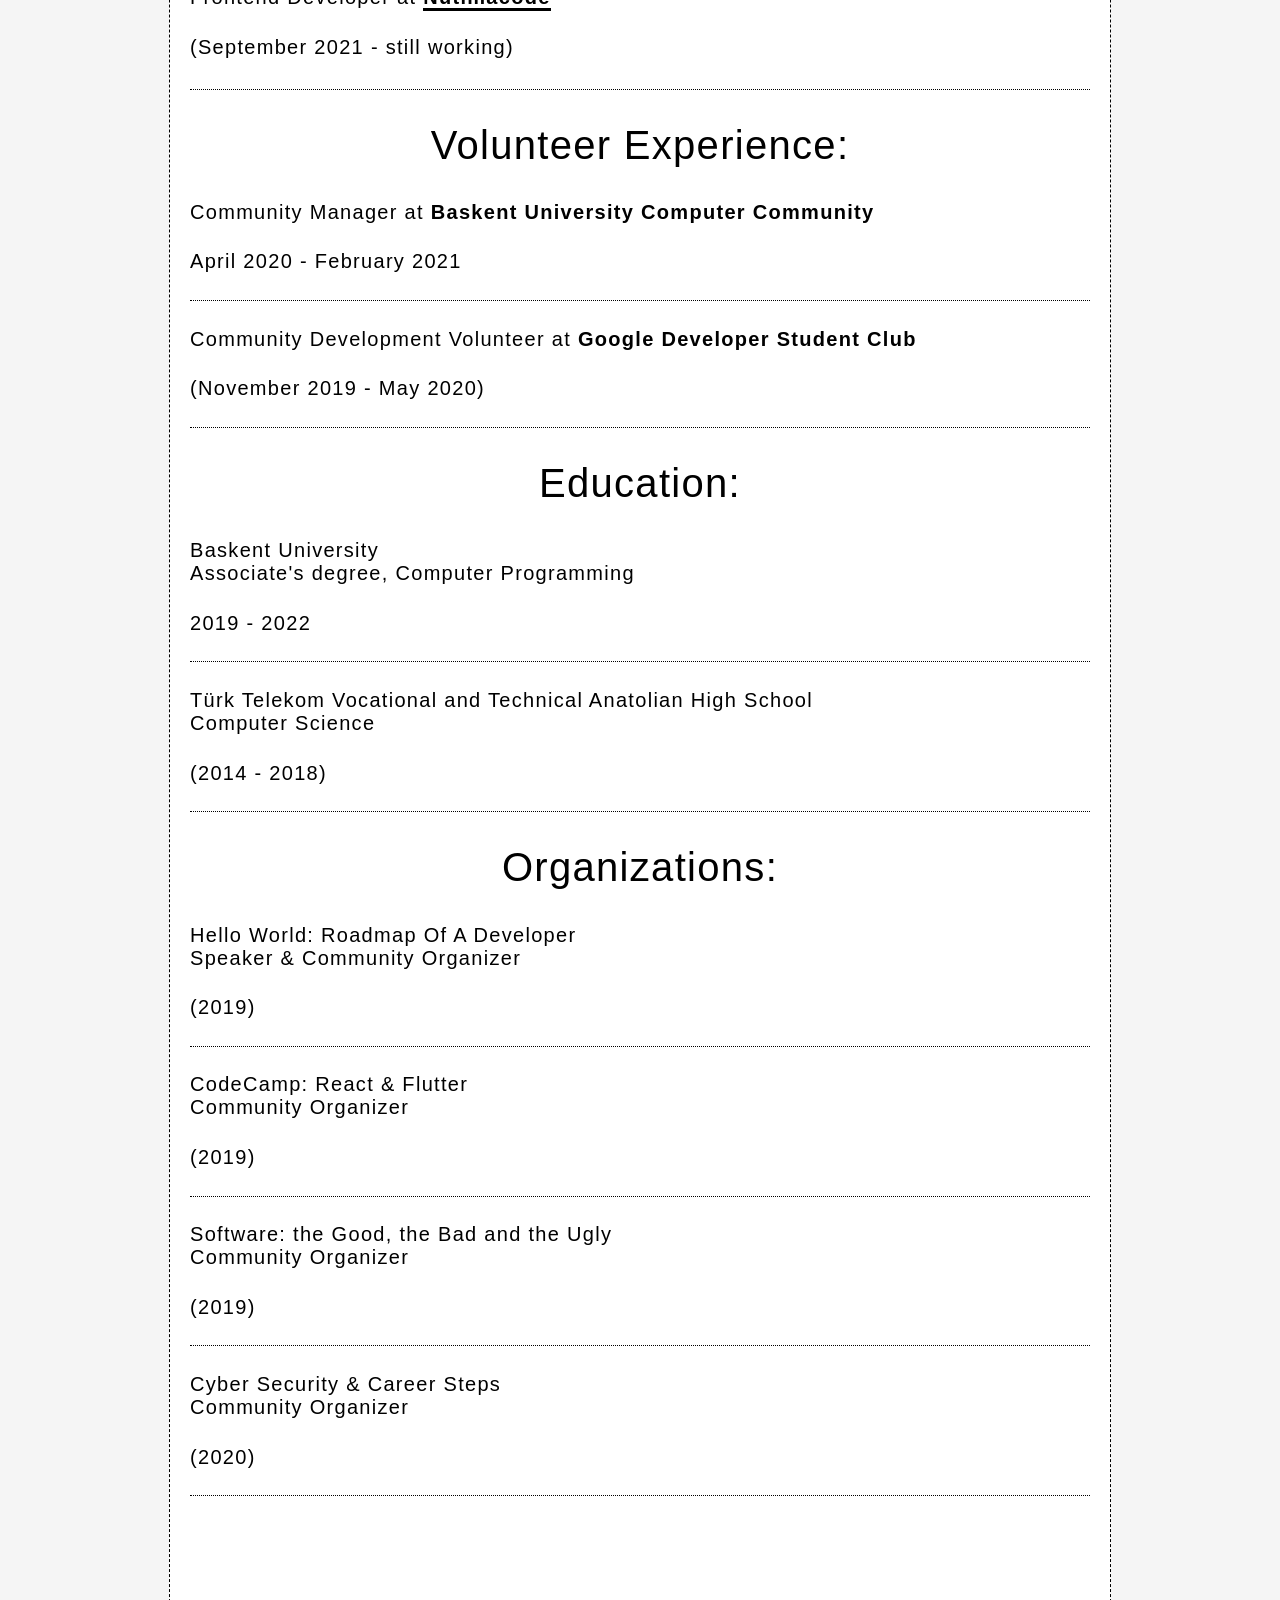
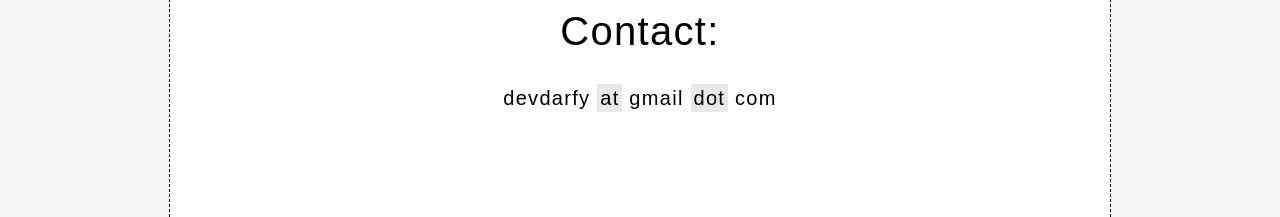
==== commit 17af275f: "." ====
--- a/index.html
+++ b/index.html
@@ -18,7 +18,7 @@
     <!-- Header -->
     <header class="header">
       <h1 class="header--title">
-        VolkanGünay
+        Musa Celil
         <div>{ Frontend Developer }</div>
       </h1>
     </header>
--- a/css/about.css
+++ b/css/about.css
@@ -175,6 +175,7 @@
 .contact {
     text-align: center;
     padding-bottom: 5rem;
+    padding-top: 5rem;
 }
 .contact h4 span {
     background-color: #e8e8e8;
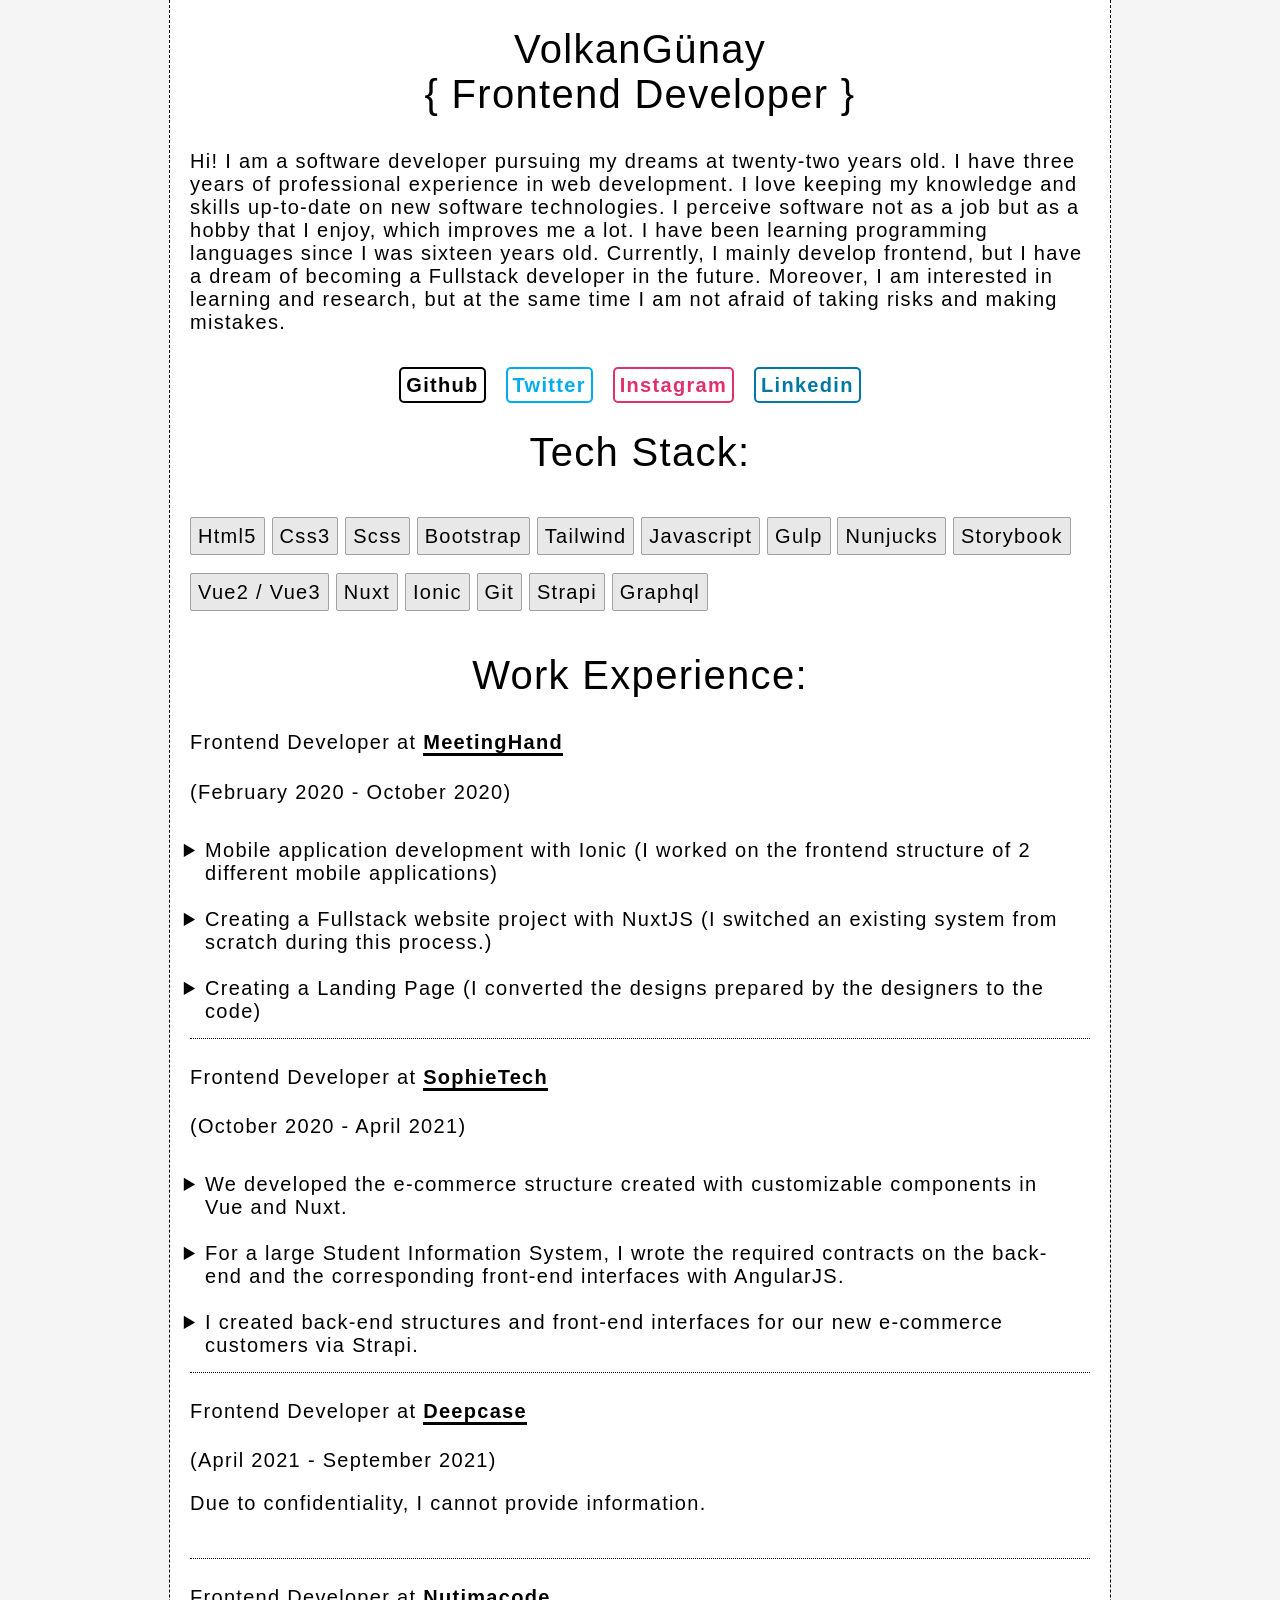
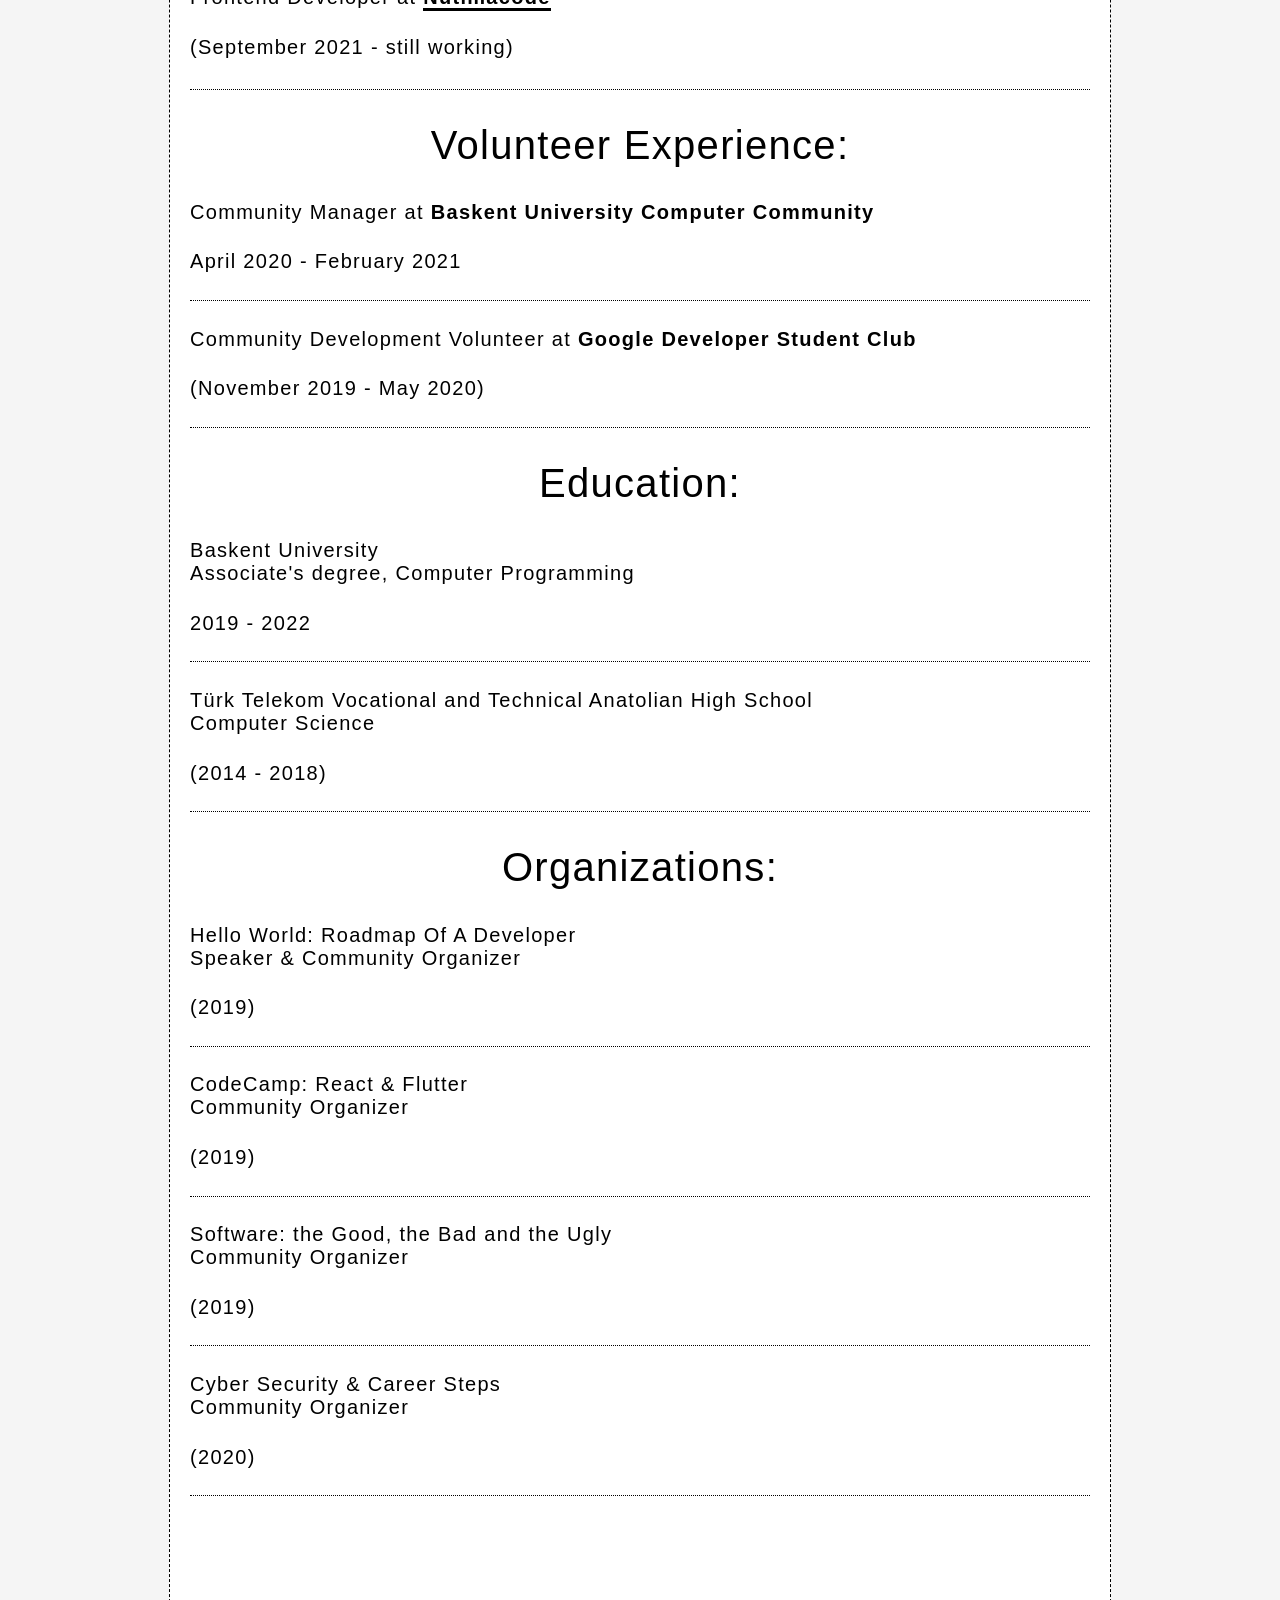
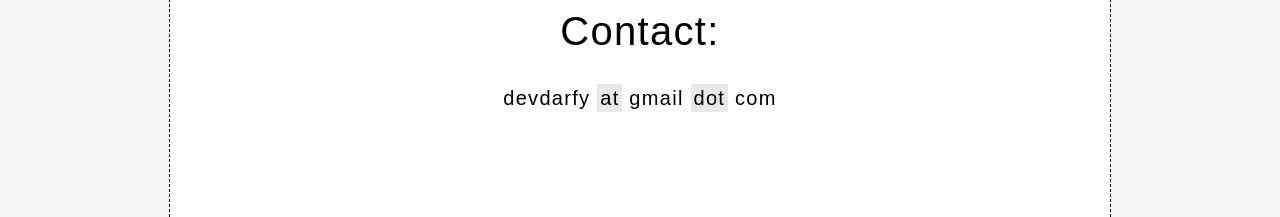
==== commit d93cebe9: "keyfe keder communTy" ====
--- a/index.html
+++ b/index.html
@@ -18,7 +18,7 @@
     <!-- Header -->
     <header class="header">
       <h1 class="header--title">
-        Musa Celil
+        VolkanGünay
         <div>{ Frontend Developer }</div>
       </h1>
     </header>
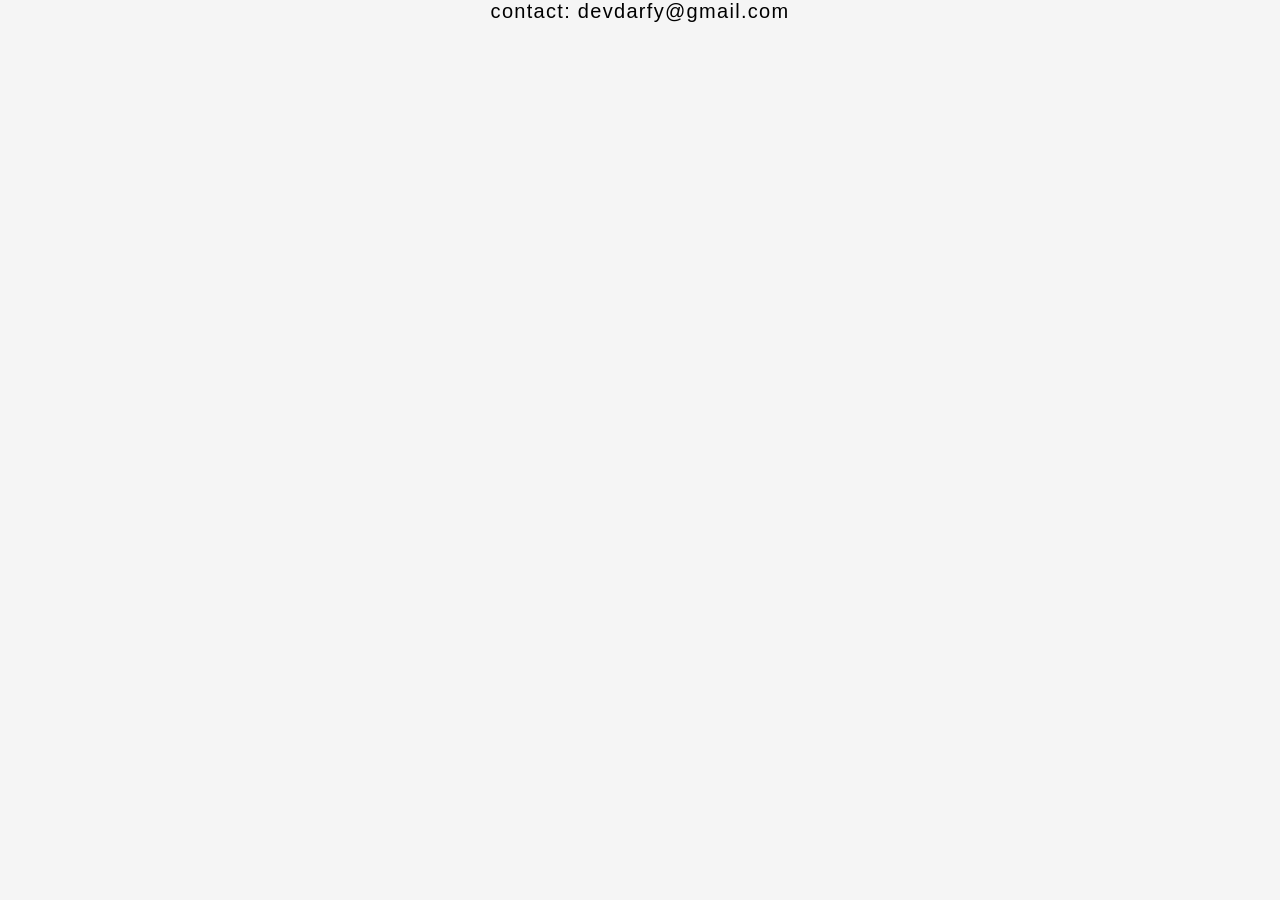
==== commit 9aa4b6a4: "." ====
--- a/index.html
+++ b/index.html
@@ -14,8 +14,10 @@
 </head>
 
 <body>
-  <div class="main">
-    <!-- Header -->
+  <div>
+    contact: devdarfy@gmail.com
+  </div>
+<!--   <div class="main">
     <header class="header">
       <h1 class="header--title">
         VolkanGünay
@@ -23,7 +25,6 @@
       </h1>
     </header>
 
-    <!-- Cover Letter -->
     <div class="coverLetter">
       <p class="coverLetter--content">
         Hi! I am a software developer pursuing my dreams at twenty-two years
@@ -38,7 +39,6 @@
       </p>
     </div>
 
-    <!-- Social -->
     <div class="socials">
       <a href="https://github.com/volkangunay" target="_blank">
         <span class="github">Github</span>
@@ -54,7 +54,6 @@
       </a>
     </div>
 
-    <!-- Tech Stack -->
     <div class="techStack">
       <h2 class="techStack--title">Tech Stack:</h2>
 
@@ -260,7 +259,7 @@
         com
       </h4>
     </div>
-  </div>
+  </div> -->
 </body>
 
 </html>
